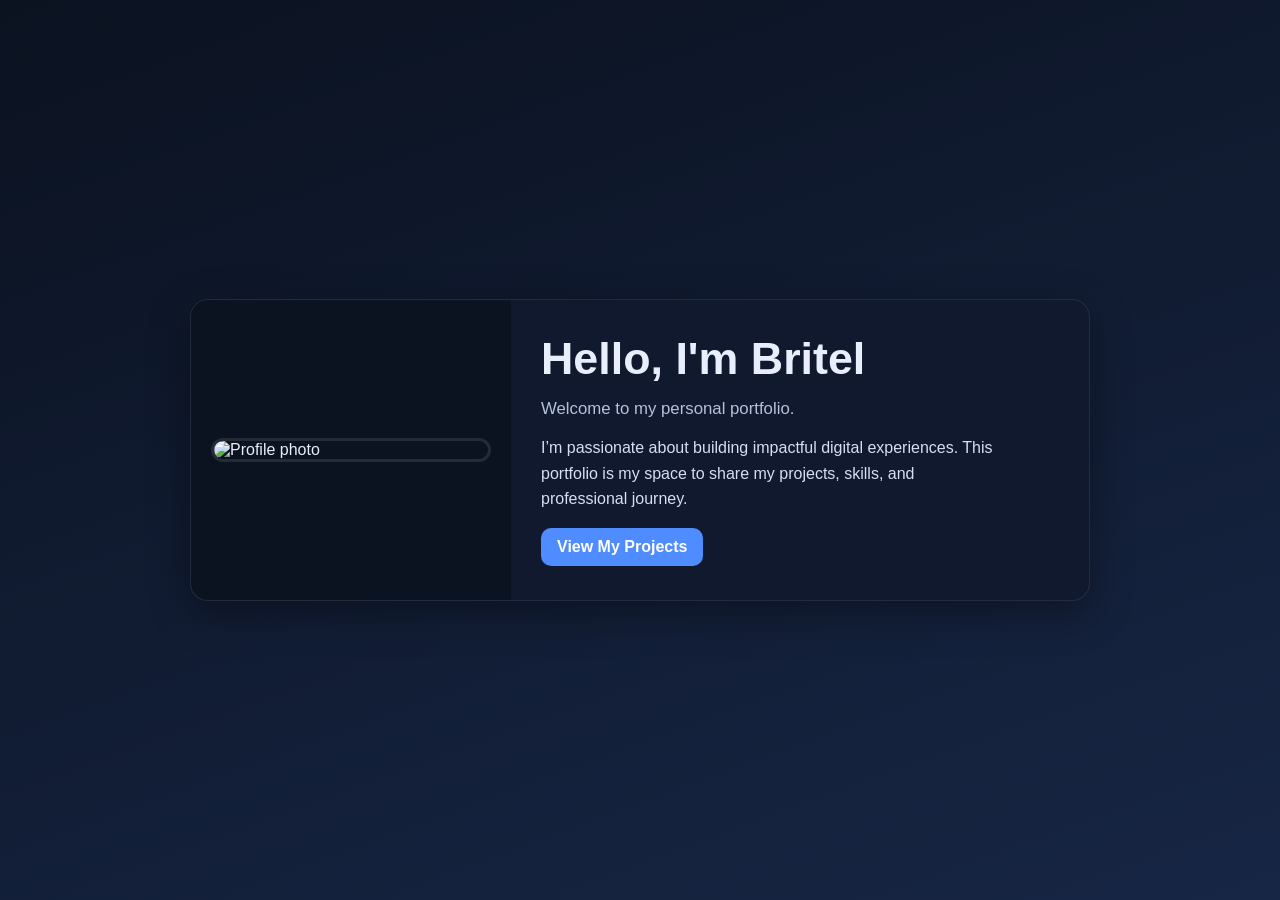
==== index.html @ eb977c52 "Add portfolio homepage with photo Co-authored-by: britek2001 <125867475+britek2001@users.noreply.git" ====
<!DOCTYPE html>
<html lang="en">
<head>
  <meta charset="UTF-8" />
  <meta name="viewport" content="width=device-width, initial-scale=1.0" />
  <title>My Portfolio</title>
  <style>
    :root {
      --bg: #0b1220;
      --card: #111a2e;
      --text: #e8eefc;
      --muted: #b5c0dc;
      --accent: #4f8cff;
    }

    * { box-sizing: border-box; }

    body {
      margin: 0;
      min-height: 100vh;
      font-family: Arial, Helvetica, sans-serif;
      background: linear-gradient(160deg, #0b1220, #172645);
      color: var(--text);
      display: grid;
      place-items: center;
      padding: 24px;
    }

    .portfolio {
      width: min(900px, 100%);
      background: rgba(17, 26, 46, 0.92);
      border: 1px solid rgba(255, 255, 255, 0.08);
      border-radius: 18px;
      overflow: hidden;
      box-shadow: 0 12px 40px rgba(0, 0, 0, 0.35);
      display: grid;
      grid-template-columns: 320px 1fr;
    }

    .photo {
      margin: 0;
      background: #0b1220;
      display: flex;
      align-items: center;
      justify-content: center;
      padding: 16px;
    }

    .photo img {
      width: 100%;
      max-width: 280px;
      border-radius: 14px;
      border: 3px solid rgba(255, 255, 255, 0.1);
      object-fit: cover;
    }

    .content {
      padding: 34px 30px;
      display: grid;
      gap: 16px;
      align-content: center;
    }

    h1 {
      margin: 0;
      font-size: clamp(1.8rem, 4vw, 2.8rem);
      line-height: 1.1;
    }

    .tagline {
      margin: 0;
      color: var(--muted);
      font-size: 1.05rem;
    }

    .about {
      margin: 0;
      color: #d5def5;
      line-height: 1.6;
      max-width: 52ch;
    }

    .button {
      display: inline-block;
      width: fit-content;
      text-decoration: none;
      color: white;
      background: var(--accent);
      padding: 10px 16px;
      border-radius: 10px;
      font-weight: 700;
    }

    @media (max-width: 760px) {
      .portfolio {
        grid-template-columns: 1fr;
      }

      .content {
        padding: 24px;
      }
    }
  </style>
</head>
<body>
  <main class="portfolio">
    <figure class="photo">
      <img src="https://github.com/user-attachments/assets/f27016ea-2402-4969-a9aa-a1711bc78d07" alt="Profile photo" />
    </figure>

    <section class="content">
      <h1>Hello, I'm Britel</h1>
      <p class="tagline">Welcome to my personal portfolio.</p>
      <p class="about">
        I’m passionate about building impactful digital experiences.
        This portfolio is my space to share my projects, skills, and professional journey.
      </p>
      <a class="button" href="#" aria-label="View my projects">View My Projects</a>
    </section>
  </main>
</body>
</html>
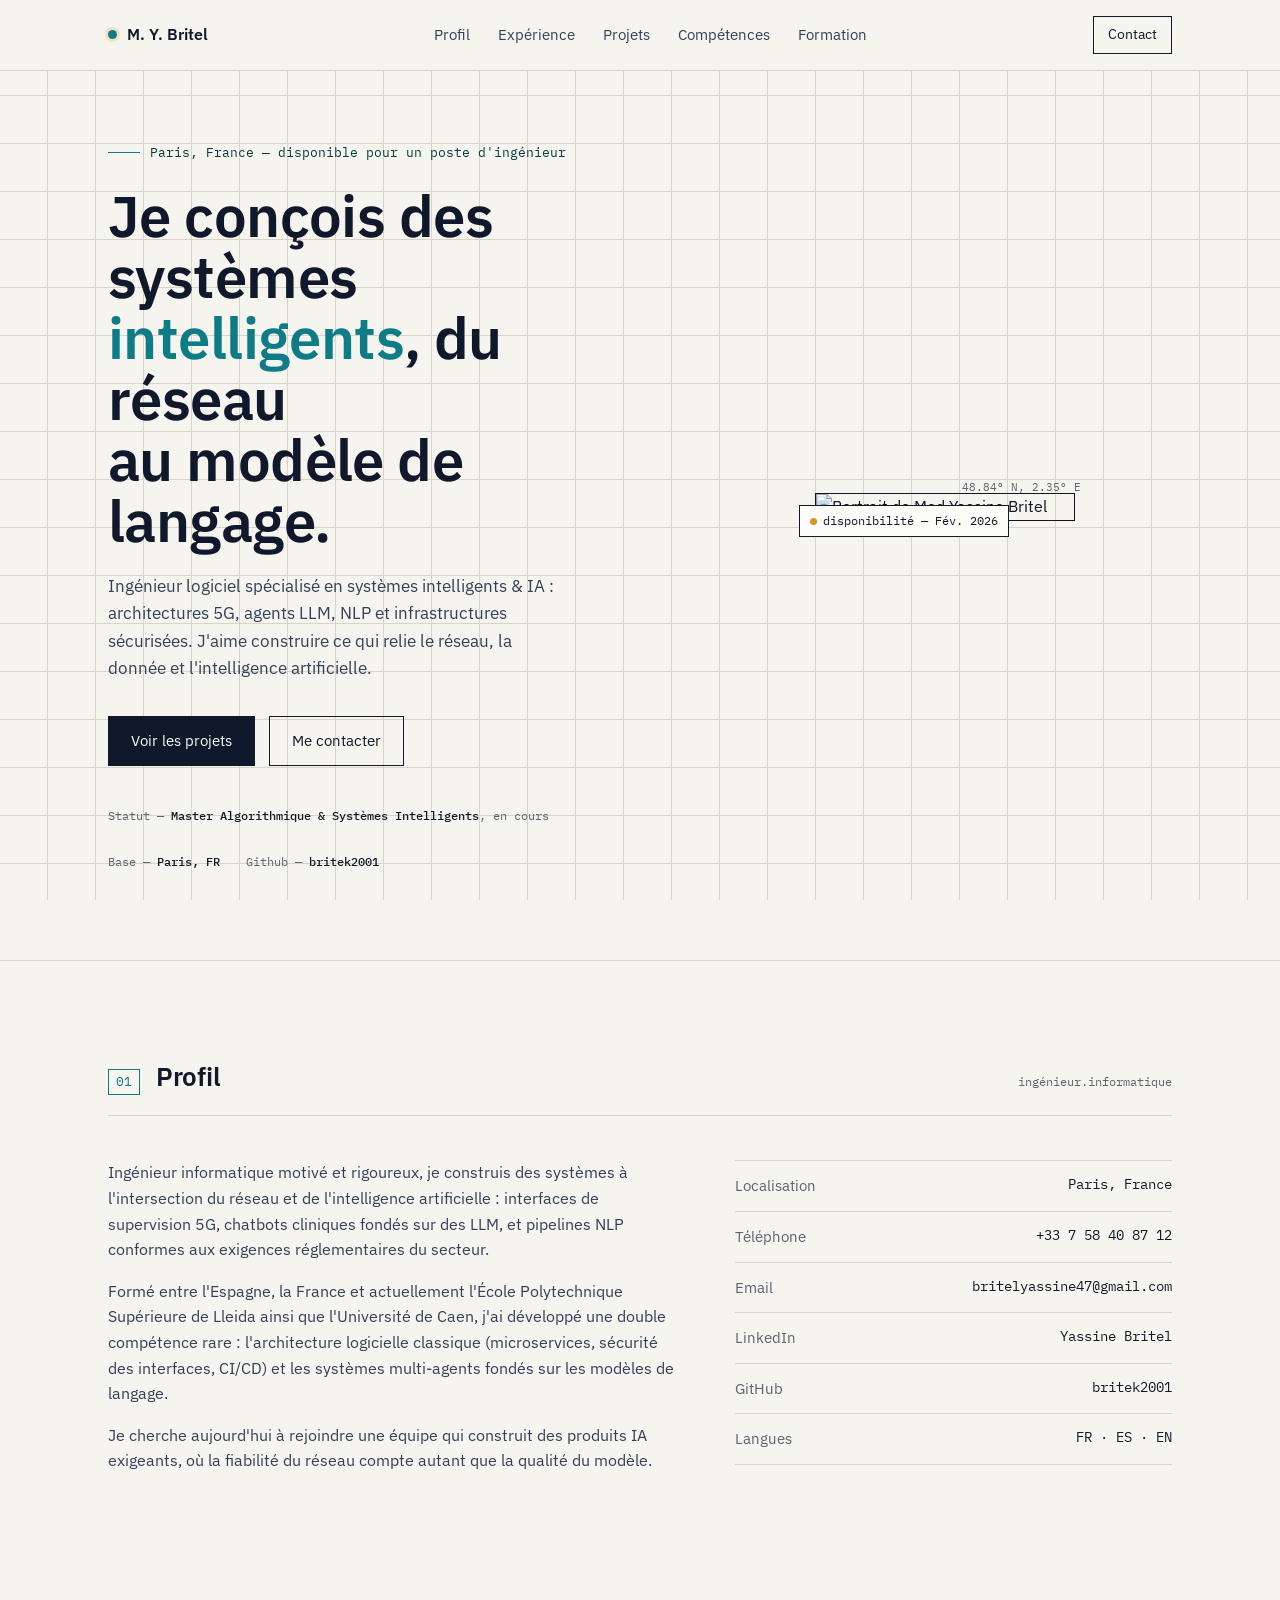
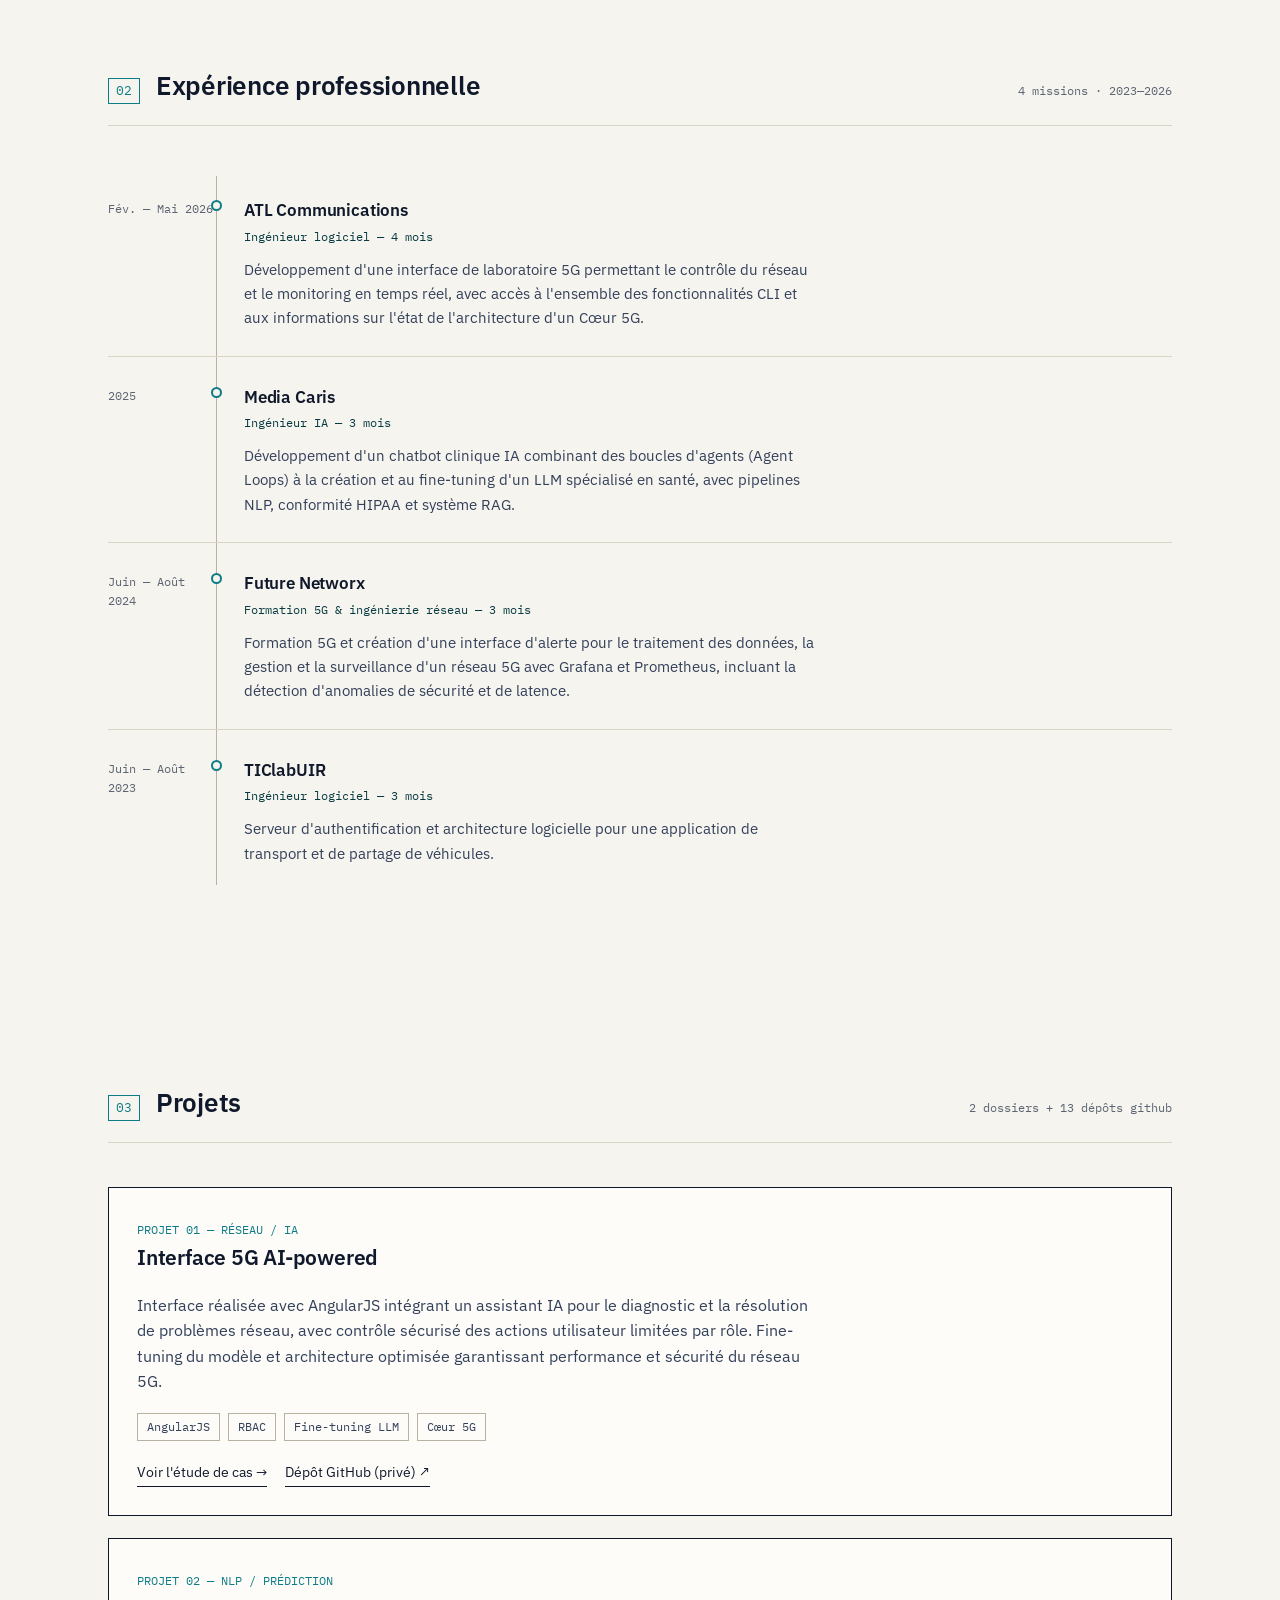
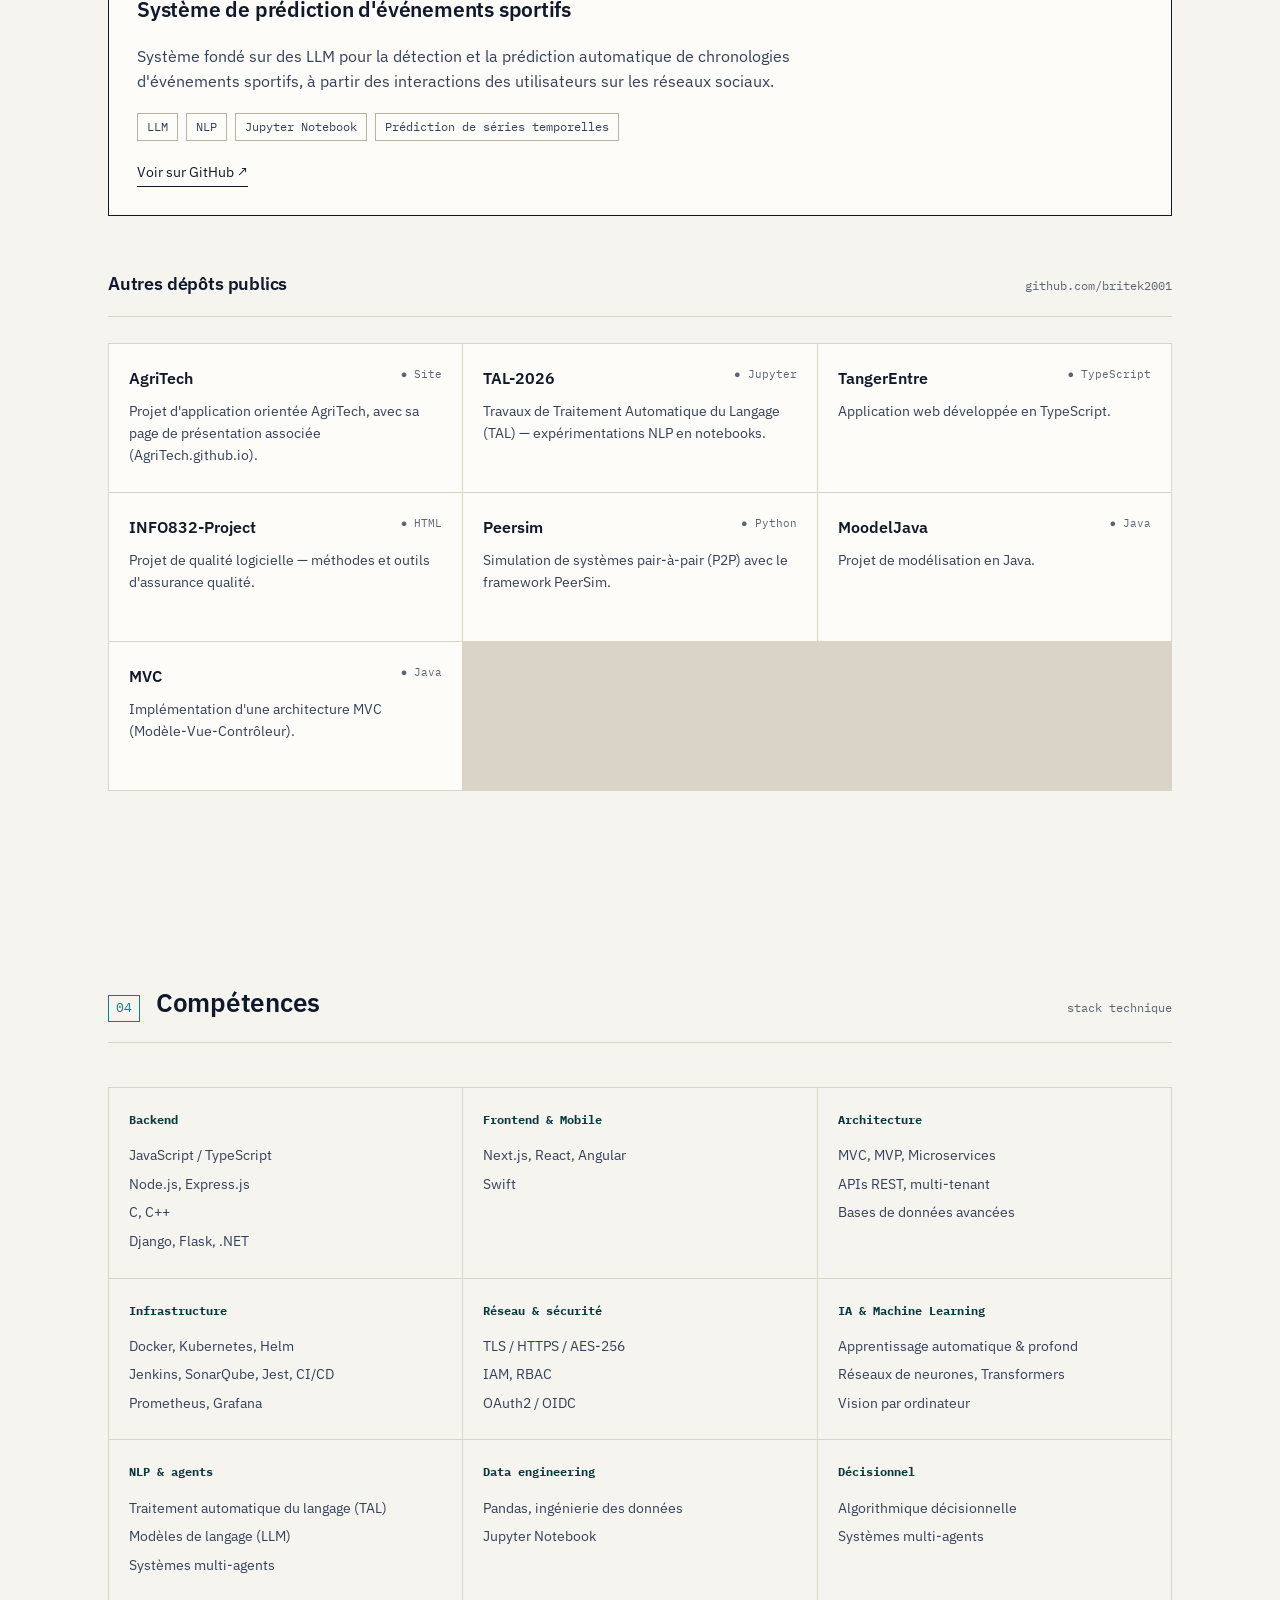
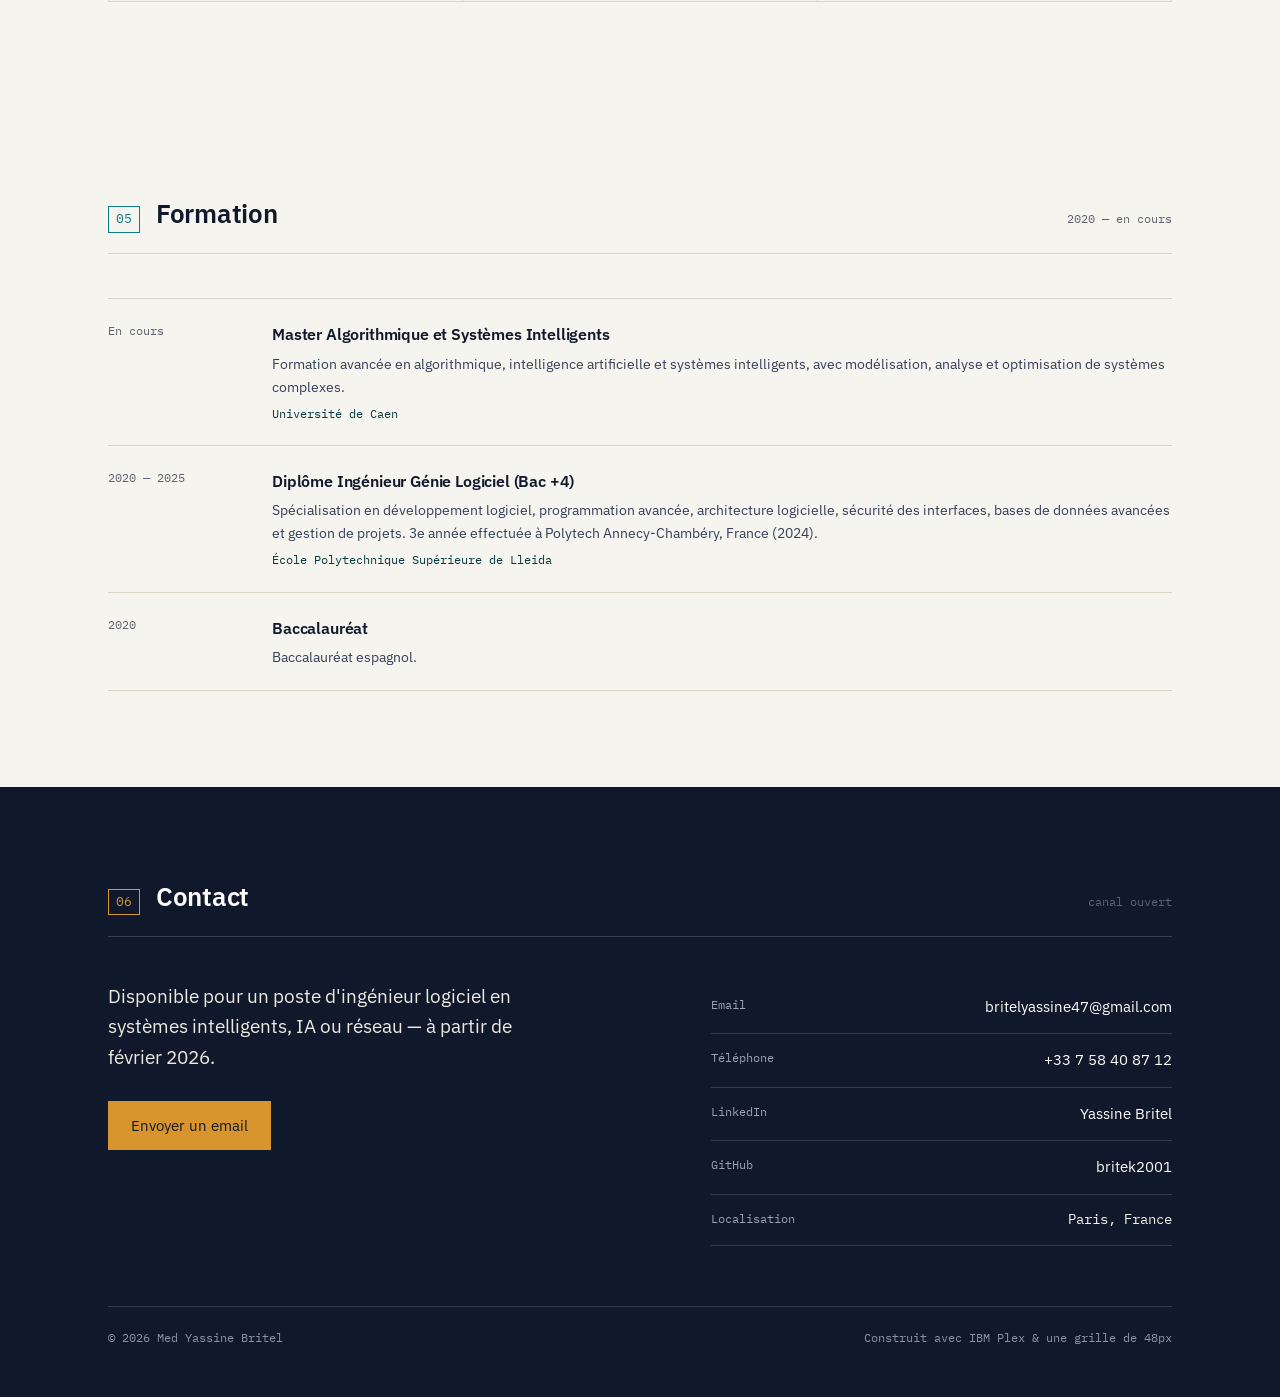
==== commit 21c9004d: "Mi opinion" ====
--- a/index.html
+++ b/index.html
@@ -1,122 +1,389 @@
 <!DOCTYPE html>
-<html lang="en">
+<html lang="fr">
 <head>
-  <meta charset="UTF-8" />
-  <meta name="viewport" content="width=device-width, initial-scale=1.0" />
-  <title>My Portfolio</title>
-  <style>
-    :root {
-      --bg: #0b1220;
-      --card: #111a2e;
-      --text: #e8eefc;
-      --muted: #b5c0dc;
-      --accent: #4f8cff;
-    }
-
-    * { box-sizing: border-box; }
-
-    body {
-      margin: 0;
-      min-height: 100vh;
-      font-family: Arial, Helvetica, sans-serif;
-      background: linear-gradient(160deg, #0b1220, #172645);
-      color: var(--text);
-      display: grid;
-      place-items: center;
-      padding: 24px;
-    }
-
-    .portfolio {
-      width: min(900px, 100%);
-      background: rgba(17, 26, 46, 0.92);
-      border: 1px solid rgba(255, 255, 255, 0.08);
-      border-radius: 18px;
-      overflow: hidden;
-      box-shadow: 0 12px 40px rgba(0, 0, 0, 0.35);
-      display: grid;
-      grid-template-columns: 320px 1fr;
-    }
-
-    .photo {
-      margin: 0;
-      background: #0b1220;
-      display: flex;
-      align-items: center;
-      justify-content: center;
-      padding: 16px;
-    }
-
-    .photo img {
-      width: 100%;
-      max-width: 280px;
-      border-radius: 14px;
-      border: 3px solid rgba(255, 255, 255, 0.1);
-      object-fit: cover;
-    }
-
-    .content {
-      padding: 34px 30px;
-      display: grid;
-      gap: 16px;
-      align-content: center;
-    }
-
-    h1 {
-      margin: 0;
-      font-size: clamp(1.8rem, 4vw, 2.8rem);
-      line-height: 1.1;
-    }
-
-    .tagline {
-      margin: 0;
-      color: var(--muted);
-      font-size: 1.05rem;
-    }
-
-    .about {
-      margin: 0;
-      color: #d5def5;
-      line-height: 1.6;
-      max-width: 52ch;
-    }
-
-    .button {
-      display: inline-block;
-      width: fit-content;
-      text-decoration: none;
-      color: white;
-      background: var(--accent);
-      padding: 10px 16px;
-      border-radius: 10px;
-      font-weight: 700;
-    }
-
-    @media (max-width: 760px) {
-      .portfolio {
-        grid-template-columns: 1fr;
-      }
-
-      .content {
-        padding: 24px;
-      }
-    }
-  </style>
+<meta charset="UTF-8">
+<meta name="viewport" content="width=device-width, initial-scale=1.0">
+<title>Med Yassine Britel — Ingénieur Logiciel, Systèmes Intelligents &amp; IA</title>
+<link rel="stylesheet" href="style.css">
 </head>
 <body>
-  <main class="portfolio">
-    <figure class="photo">
-      <img src="https://github.com/user-attachments/assets/f27016ea-2402-4969-a9aa-a1711bc78d07" alt="Profile photo" />
-    </figure>
-
-    <section class="content">
-      <h1>Hello, I'm Britel</h1>
-      <p class="tagline">Welcome to my personal portfolio.</p>
-      <p class="about">
-        I’m passionate about building impactful digital experiences.
-        This portfolio is my space to share my projects, skills, and professional journey.
-      </p>
-      <a class="button" href="#" aria-label="View my projects">View My Projects</a>
-    </section>
-  </main>
+
+<header class="site-nav">
+  <div class="nav-row">
+    <a href="#top" class="nav-mark"><span class="dot"></span> M. Y. Britel</a>
+    <ul class="nav-links">
+      <li><a href="#about">Profil</a></li>
+      <li><a href="#experience">Expérience</a></li>
+      <li><a href="#projects">Projets</a></li>
+      <li><a href="#skills">Compétences</a></li>
+      <li><a href="#education">Formation</a></li>
+    </ul>
+    <a href="#contact" class="nav-cta">Contact</a>
+  </div>
+</header>
+
+<main id="top">
+
+  <!-- ===================== HERO ===================== -->
+  <section class="hero">
+    <div class="wrap hero-grid">
+      <div>
+        <div class="eyebrow-line"><span class="seg"></span> Paris, France — disponible pour un poste d'ingénieur</div>
+        <h1>Je conçois des systèmes<br><em>intelligents</em>, du réseau<br>au modèle de langage.</h1>
+        <p class="hero-lead">Ingénieur logiciel spécialisé en systèmes intelligents &amp; IA : architectures 5G, agents LLM, NLP et infrastructures sécurisées. J'aime construire ce qui relie le réseau, la donnée et l'intelligence artificielle.</p>
+        <div class="hero-actions">
+          <a href="#projects" class="btn btn-primary">Voir les projets</a>
+          <a href="#contact" class="btn btn-ghost">Me contacter</a>
+        </div>
+        <div class="hero-meta">
+          <span>Statut — <strong>Master Algorithmique &amp; Systèmes Intelligents</strong>, en cours</span>
+          <span>Base — <strong>Paris, FR</strong></span>
+          <span>Github — <strong>britek2001</strong></span>
+        </div>
+      </div>
+      <div class="hero-visual">
+        <div class="portrait-frame">
+          <span class="corner-coords">48.84° N, 2.35° E</span>
+          <img src="images/photo.jpg" alt="Portrait de Med Yassine Britel">
+          <div class="portrait-tag"><span class="status"></span>disponibilité — Fév. 2026</div>
+        </div>
+      </div>
+    </div>
+  </section>
+
+  <!-- ===================== ABOUT ===================== -->
+  <section id="about">
+    <div class="wrap">
+      <div class="section-head">
+        <span class="section-index">01</span>
+        <h2>Profil</h2>
+        <span class="section-sub mono">ingénieur.informatique</span>
+      </div>
+      <div class="about-grid">
+        <div class="about-text">
+          <p>Ingénieur informatique motivé et rigoureux, je construis des systèmes à l'intersection du réseau et de l'intelligence artificielle : interfaces de supervision 5G, chatbots cliniques fondés sur des LLM, et pipelines NLP conformes aux exigences réglementaires du secteur.</p>
+          <p>Formé entre l'Espagne, la France et actuellement l'École Polytechnique Supérieure de Lleida ainsi que l'Université de Caen, j'ai développé une double compétence rare : l'architecture logicielle classique (microservices, sécurité des interfaces, CI/CD) et les systèmes multi-agents fondés sur les modèles de langage.</p>
+          <p>Je cherche aujourd'hui à rejoindre une équipe qui construit des produits IA exigeants, où la fiabilité du réseau compte autant que la qualité du modèle.</p>
+        </div>
+        <ul class="fact-list">
+          <li><span>Localisation</span><span>Paris, France</span></li>
+          <li><span>Téléphone</span><span>+33 7 58 40 87 12</span></li>
+          <li><span>Email</span><span>britelyassine47@gmail.com</span></li>
+          <li><span>LinkedIn</span><span>Yassine Britel</span></li>
+          <li><span>GitHub</span><span>britek2001</span></li>
+          <li><span>Langues</span><span>FR · ES · EN</span></li>
+        </ul>
+      </div>
+    </div>
+  </section>
+
+  <!-- ===================== EXPERIENCE ===================== -->
+  <section id="experience">
+    <div class="wrap">
+      <div class="section-head">
+        <span class="section-index">02</span>
+        <h2>Expérience professionnelle</h2>
+        <span class="section-sub mono">4 missions · 2023—2026</span>
+      </div>
+
+      <div class="timeline">
+
+        <div class="tl-item">
+          <div class="tl-date mono">Fév. — Mai 2026</div>
+          <div class="tl-dot"></div>
+          <div class="tl-body">
+            <h3>ATL Communications</h3>
+            <span class="tl-role">Ingénieur logiciel — 4 mois</span>
+            <p>Développement d'une interface de laboratoire 5G permettant le contrôle du réseau et le monitoring en temps réel, avec accès à l'ensemble des fonctionnalités CLI et aux informations sur l'état de l'architecture d'un Cœur 5G.</p>
+          </div>
+        </div>
+
+        <div class="tl-item">
+          <div class="tl-date mono">2025</div>
+          <div class="tl-dot"></div>
+          <div class="tl-body">
+            <h3>Media Caris</h3>
+            <span class="tl-role">Ingénieur IA — 3 mois</span>
+            <p>Développement d'un chatbot clinique IA combinant des boucles d'agents (Agent Loops) à la création et au fine-tuning d'un LLM spécialisé en santé, avec pipelines NLP, conformité HIPAA et système RAG.</p>
+          </div>
+        </div>
+
+        <div class="tl-item">
+          <div class="tl-date mono">Juin — Août 2024</div>
+          <div class="tl-dot"></div>
+          <div class="tl-body">
+            <h3>Future Networx</h3>
+            <span class="tl-role">Formation 5G &amp; ingénierie réseau — 3 mois</span>
+            <p>Formation 5G et création d'une interface d'alerte pour le traitement des données, la gestion et la surveillance d'un réseau 5G avec Grafana et Prometheus, incluant la détection d'anomalies de sécurité et de latence.</p>
+          </div>
+        </div>
+
+        <div class="tl-item">
+          <div class="tl-date mono">Juin — Août 2023</div>
+          <div class="tl-dot"></div>
+          <div class="tl-body">
+            <h3>TIClabUIR</h3>
+            <span class="tl-role">Ingénieur logiciel — 3 mois</span>
+            <p>Serveur d'authentification et architecture logicielle pour une application de transport et de partage de véhicules.</p>
+          </div>
+        </div>
+
+      </div>
+    </div>
+  </section>
+
+  <!-- ===================== PROJECTS ===================== -->
+  <section id="projects">
+    <div class="wrap">
+      <div class="section-head">
+        <span class="section-index">03</span>
+        <h2>Projets</h2>
+        <span class="section-sub mono">2 dossiers + 13 dépôts github</span>
+      </div>
+
+      <div class="featured-projects">
+
+        <article class="feature-card">
+          <div class="feature-top">
+            <div>
+              <span class="feature-num mono">PROJET 01 — RÉSEAU / IA</span>
+              <h3>Interface 5G AI-powered</h3>
+            </div>
+          </div>
+          <div class="feature-body">
+            <p>Interface réalisée avec AngularJS intégrant un assistant IA pour le diagnostic et la résolution de problèmes réseau, avec contrôle sécurisé des actions utilisateur limitées par rôle. Fine-tuning du modèle et architecture optimisée garantissant performance et sécurité du réseau 5G.</p>
+            <div class="tag-row">
+              <span class="tag">AngularJS</span>
+              <span class="tag">RBAC</span>
+              <span class="tag">Fine-tuning LLM</span>
+              <span class="tag">Cœur 5G</span>
+            </div>
+            <div class="feature-links">
+              <a href="project-5g.html">Voir l'étude de cas →</a>
+              <a href="https://github.com/britek2001/5GOSS" target="_blank" rel="noopener">Dépôt GitHub (privé) ↗</a>
+            </div>
+          </div>
+        </article>
+
+        <article class="feature-card">
+          <div class="feature-top">
+            <div>
+              <span class="feature-num mono">PROJET 02 — NLP / PRÉDICTION</span>
+              <h3>Système de prédiction d'événements sportifs</h3>
+            </div>
+          </div>
+          <div class="feature-body">
+            <p>Système fondé sur des LLM pour la détection et la prédiction automatique de chronologies d'événements sportifs, à partir des interactions des utilisateurs sur les réseaux sociaux.</p>
+            <div class="tag-row">
+              <span class="tag">LLM</span>
+              <span class="tag">NLP</span>
+              <span class="tag">Jupyter Notebook</span>
+              <span class="tag">Prédiction de séries temporelles</span>
+            </div>
+            <div class="feature-links">
+              <a href="https://github.com/britek2001/Comparaison_of_Sport_Event_Timeline" target="_blank" rel="noopener">Voir sur GitHub ↗</a>
+            </div>
+          </div>
+        </article>
+
+      </div>
+
+      <div class="section-head" style="margin-bottom:26px;">
+        <h2 style="font-size:1.1rem;">Autres dépôts publics</h2>
+        <span class="section-sub mono">github.com/britek2001</span>
+      </div>
+
+      <div class="repo-grid">
+
+        <a class="repo-card" href="https://github.com/britek2001/AgriTech" target="_blank" rel="noopener">
+          <div class="repo-top"><span class="repo-name">AgriTech</span><span class="repo-lang mono">● Site</span></div>
+          <p class="repo-desc">Projet d'application orientée AgriTech, avec sa page de présentation associée (AgriTech.github.io).</p>
+        </a>
+
+        <a class="repo-card" href="https://github.com/britek2001/TAL-2026" target="_blank" rel="noopener">
+          <div class="repo-top"><span class="repo-name">TAL-2026</span><span class="repo-lang mono">● Jupyter</span></div>
+          <p class="repo-desc">Travaux de Traitement Automatique du Langage (TAL) — expérimentations NLP en notebooks.</p>
+        </a>
+
+        <a class="repo-card" href="https://github.com/britek2001/TangerEntre" target="_blank" rel="noopener">
+          <div class="repo-top"><span class="repo-name">TangerEntre</span><span class="repo-lang mono">● TypeScript</span></div>
+          <p class="repo-desc">Application web développée en TypeScript.</p>
+        </a>
+
+        <a class="repo-card" href="https://github.com/britek2001/INFO832-Project" target="_blank" rel="noopener">
+          <div class="repo-top"><span class="repo-name">INFO832-Project</span><span class="repo-lang mono">● HTML</span></div>
+          <p class="repo-desc">Projet de qualité logicielle — méthodes et outils d'assurance qualité.</p>
+        </a>
+
+        <a class="repo-card" href="https://github.com/britek2001/Peersim" target="_blank" rel="noopener">
+          <div class="repo-top"><span class="repo-name">Peersim</span><span class="repo-lang mono">● Python</span></div>
+          <p class="repo-desc">Simulation de systèmes pair-à-pair (P2P) avec le framework PeerSim.</p>
+        </a>
+
+        <a class="repo-card" href="https://github.com/britek2001/MoodelJava" target="_blank" rel="noopener">
+          <div class="repo-top"><span class="repo-name">MoodelJava</span><span class="repo-lang mono">● Java</span></div>
+          <p class="repo-desc">Projet de modélisation en Java.</p>
+        </a>
+
+        <a class="repo-card" href="https://github.com/britek2001/MVC" target="_blank" rel="noopener">
+          <div class="repo-top"><span class="repo-name">MVC</span><span class="repo-lang mono">● Java</span></div>
+          <p class="repo-desc">Implémentation d'une architecture MVC (Modèle-Vue-Contrôleur).</p>
+        </a>
+
+      </div>
+    </div>
+  </section>
+
+  <!-- ===================== SKILLS ===================== -->
+  <section id="skills">
+    <div class="wrap">
+      <div class="section-head">
+        <span class="section-index">04</span>
+        <h2>Compétences</h2>
+        <span class="section-sub mono">stack technique</span>
+      </div>
+
+      <div class="skills-grid">
+        <div class="skill-cell">
+          <h4>Backend</h4>
+          <ul>
+            <li>JavaScript / TypeScript</li>
+            <li>Node.js, Express.js</li>
+            <li>C, C++</li>
+            <li>Django, Flask, .NET</li>
+          </ul>
+        </div>
+        <div class="skill-cell">
+          <h4>Frontend &amp; Mobile</h4>
+          <ul>
+            <li>Next.js, React, Angular</li>
+            <li>Swift</li>
+          </ul>
+        </div>
+        <div class="skill-cell">
+          <h4>Architecture</h4>
+          <ul>
+            <li>MVC, MVP, Microservices</li>
+            <li>APIs REST, multi-tenant</li>
+            <li>Bases de données avancées</li>
+          </ul>
+        </div>
+        <div class="skill-cell">
+          <h4>Infrastructure</h4>
+          <ul>
+            <li>Docker, Kubernetes, Helm</li>
+            <li>Jenkins, SonarQube, Jest, CI/CD</li>
+            <li>Prometheus, Grafana</li>
+          </ul>
+        </div>
+        <div class="skill-cell">
+          <h4>Réseau &amp; sécurité</h4>
+          <ul>
+            <li>TLS / HTTPS / AES-256</li>
+            <li>IAM, RBAC</li>
+            <li>OAuth2 / OIDC</li>
+          </ul>
+        </div>
+        <div class="skill-cell">
+          <h4>IA &amp; Machine Learning</h4>
+          <ul>
+            <li>Apprentissage automatique &amp; profond</li>
+            <li>Réseaux de neurones, Transformers</li>
+            <li>Vision par ordinateur</li>
+          </ul>
+        </div>
+        <div class="skill-cell">
+          <h4>NLP &amp; agents</h4>
+          <ul>
+            <li>Traitement automatique du langage (TAL)</li>
+            <li>Modèles de langage (LLM)</li>
+            <li>Systèmes multi-agents</li>
+          </ul>
+        </div>
+        <div class="skill-cell">
+          <h4>Data engineering</h4>
+          <ul>
+            <li>Pandas, ingénierie des données</li>
+            <li>Jupyter Notebook</li>
+          </ul>
+        </div>
+        <div class="skill-cell">
+          <h4>Décisionnel</h4>
+          <ul>
+            <li>Algorithmique décisionnelle</li>
+            <li>Systèmes multi-agents</li>
+          </ul>
+        </div>
+      </div>
+    </div>
+  </section>
+
+  <!-- ===================== EDUCATION ===================== -->
+  <section id="education">
+    <div class="wrap">
+      <div class="section-head">
+        <span class="section-index">05</span>
+        <h2>Formation</h2>
+        <span class="section-sub mono">2020 — en cours</span>
+      </div>
+
+      <div class="edu-list">
+        <div class="edu-item">
+          <div class="edu-date mono">En cours</div>
+          <div>
+            <h3>Master Algorithmique et Systèmes Intelligents</h3>
+            <p>Formation avancée en algorithmique, intelligence artificielle et systèmes intelligents, avec modélisation, analyse et optimisation de systèmes complexes.</p>
+            <span class="edu-school">Université de Caen</span>
+          </div>
+        </div>
+        <div class="edu-item">
+          <div class="edu-date mono">2020 — 2025</div>
+          <div>
+            <h3>Diplôme Ingénieur Génie Logiciel (Bac +4)</h3>
+            <p>Spécialisation en développement logiciel, programmation avancée, architecture logicielle, sécurité des interfaces, bases de données avancées et gestion de projets. 3e année effectuée à Polytech Annecy-Chambéry, France (2024).</p>
+            <span class="edu-school">École Polytechnique Supérieure de Lleida</span>
+          </div>
+        </div>
+        <div class="edu-item">
+          <div class="edu-date mono">2020</div>
+          <div>
+            <h3>Baccalauréat</h3>
+            <p>Baccalauréat espagnol.</p>
+          </div>
+        </div>
+      </div>
+    </div>
+  </section>
+
+  <!-- ===================== CONTACT ===================== -->
+  <section id="contact" class="contact-section">
+    <div class="wrap">
+      <div class="section-head">
+        <span class="section-index">06</span>
+        <h2>Contact</h2>
+        <span class="section-sub mono">canal ouvert</span>
+      </div>
+      <div class="contact-grid">
+        <div>
+          <p class="contact-lead">Disponible pour un poste d'ingénieur logiciel en systèmes intelligents, IA ou réseau — à partir de février 2026.</p>
+          <a href="mailto:britelyassine47@gmail.com" class="btn btn-primary">Envoyer un email</a>
+        </div>
+        <ul class="contact-list">
+          <li><span>Email</span><a href="mailto:britelyassine47@gmail.com">britelyassine47@gmail.com</a></li>
+          <li><span>Téléphone</span><a href="tel:+33758408712">+33 7 58 40 87 12</a></li>
+          <li><span>LinkedIn</span><a href="#" target="_blank" rel="noopener">Yassine Britel</a></li>
+          <li><span>GitHub</span><a href="https://github.com/britek2001" target="_blank" rel="noopener">britek2001</a></li>
+          <li><span>Localisation</span><span style="font-family:'IBM Plex Mono'; font-size:.85rem;">Paris, France</span></li>
+        </ul>
+      </div>
+      <div class="footer-bottom">
+        <span>© 2026 Med Yassine Britel</span>
+        <span>Construit avec IBM Plex &amp; une grille de 48px</span>
+      </div>
+    </div>
+  </section>
+
+</main>
+
 </body>
 </html>
--- a/style.css
+++ b/style.css
@@ -0,0 +1,514 @@
+/* ============================================================
+   Med Yassine Britel — Portfolio
+   Design language: telecom / systems-engineering "spec sheet"
+   Paper + blueprint grid, navy ink, signal-teal + amber accents
+   ============================================================ */
+
+@import url('https://fonts.googleapis.com/css2?family=IBM+Plex+Sans:ital,wght@0,400;0,500;0,600;0,700;1,400&family=IBM+Plex+Mono:wght@400;500;600&display=swap');
+
+:root{
+  --ink: #10192B;
+  --ink-soft: #33405A;
+  --muted: #5B6472;
+  --paper: #F6F4EE;
+  --paper-raised: #FDFCF9;
+  --line: #D9D4C6;
+  --line-strong: #B9B2A0;
+  --accent: #0E7C86;      /* signal teal */
+  --accent-ink: #063A40;
+  --amber: #D8952E;       /* status amber */
+  --amber-soft: #F3E1BE;
+  --radius: 2px;
+  --max: 1120px;
+}
+
+*{ box-sizing: border-box; }
+html{ scroll-behavior: smooth; }
+
+body{
+  margin:0;
+  background: var(--paper);
+  color: var(--ink);
+  font-family: 'IBM Plex Sans', sans-serif;
+  font-size: 16px;
+  line-height: 1.6;
+  -webkit-font-smoothing: antialiased;
+}
+
+/* faint blueprint grid on the page background */
+body{
+  background-image:
+    linear-gradient(var(--line) 1px, transparent 1px),
+    linear-gradient(90deg, var(--line) 1px, transparent 1px);
+  background-size: 48px 48px;
+  background-position: -1px -1px;
+  background-attachment: fixed;
+  background-color: var(--paper);
+}
+@media (max-width: 640px){
+  body{ background-size: 32px 32px; }
+}
+
+.mono{ font-family: 'IBM Plex Mono', monospace; }
+
+a{ color: inherit; }
+
+h1,h2,h3{
+  margin: 0;
+  font-weight: 600;
+  letter-spacing: -0.01em;
+  color: var(--ink);
+}
+
+p{ margin: 0; }
+
+.wrap{
+  max-width: var(--max);
+  margin: 0 auto;
+  padding: 0 28px;
+}
+
+/* ---------- nav ---------- */
+header.site-nav{
+  position: sticky;
+  top: 0;
+  z-index: 50;
+  background: rgba(246,244,238,0.9);
+  backdrop-filter: blur(6px);
+  border-bottom: 1px solid var(--line);
+}
+.nav-row{
+  display:flex;
+  align-items:center;
+  justify-content:space-between;
+  padding: 16px 28px;
+  max-width: var(--max);
+  margin: 0 auto;
+}
+.nav-mark{
+  display:flex;
+  align-items:center;
+  gap:10px;
+  text-decoration:none;
+  font-weight:600;
+  font-size: 1rem;
+  color: var(--ink);
+}
+.nav-mark .dot{
+  width:9px; height:9px;
+  background: var(--accent);
+  border-radius:50%;
+  box-shadow: 0 0 0 3px var(--amber-soft);
+}
+.nav-links{
+  display:flex;
+  gap: 28px;
+  list-style:none;
+  margin:0; padding:0;
+  font-size: 0.92rem;
+}
+.nav-links a{
+  text-decoration:none;
+  color: var(--ink-soft);
+  border-bottom: 1px solid transparent;
+  padding-bottom: 3px;
+  transition: border-color .15s ease, color .15s ease;
+}
+.nav-links a:hover{ color: var(--ink); border-color: var(--accent); }
+.nav-cta{
+  border: 1px solid var(--ink);
+  padding: 7px 14px;
+  text-decoration:none;
+  font-size: 0.85rem;
+  color: var(--ink);
+  white-space:nowrap;
+}
+.nav-cta:hover{ background: var(--ink); color: var(--paper-raised); }
+.nav-toggle{ display:none; }
+
+@media (max-width: 760px){
+  .nav-links{ display:none; }
+  .nav-toggle{
+    display:block; background:none; border:1px solid var(--line-strong);
+    padding: 8px 10px; font-family:'IBM Plex Mono'; font-size: .8rem;
+  }
+}
+
+/* ---------- section scaffolding ---------- */
+section{ padding: 96px 0; }
+.section-head{
+  display:flex;
+  align-items:baseline;
+  gap: 16px;
+  margin-bottom: 44px;
+  border-bottom: 1px solid var(--line);
+  padding-bottom: 18px;
+}
+.section-index{
+  font-family:'IBM Plex Mono';
+  font-size: 0.8rem;
+  color: var(--accent);
+  border: 1px solid var(--accent);
+  padding: 2px 7px;
+}
+.section-head h2{ font-size: 1.6rem; }
+.section-sub{
+  margin-left:auto;
+  font-family:'IBM Plex Mono';
+  font-size: .78rem;
+  color: var(--muted);
+}
+
+/* ---------- hero ---------- */
+.hero{
+  padding: 72px 0 88px;
+  border-bottom: 1px solid var(--line);
+}
+.hero-grid{
+  display:grid;
+  grid-template-columns: 1.1fr 0.9fr;
+  gap: 56px;
+  align-items:center;
+}
+@media (max-width: 860px){
+  .hero-grid{ grid-template-columns: 1fr; }
+}
+.eyebrow-line{
+  display:flex; align-items:center; gap:10px;
+  font-family:'IBM Plex Mono';
+  font-size: .8rem;
+  color: var(--accent-ink);
+  margin-bottom: 22px;
+}
+.eyebrow-line .seg{ height:1px; width:32px; background: var(--accent); }
+.hero h1{
+  font-size: clamp(2.3rem, 4.6vw, 3.6rem);
+  line-height: 1.06;
+  margin-bottom: 20px;
+}
+.hero h1 em{
+  font-style: normal;
+  color: var(--accent);
+}
+.hero-lead{
+  font-size: 1.08rem;
+  color: var(--ink-soft);
+  max-width: 46ch;
+  margin-bottom: 34px;
+}
+.hero-actions{ display:flex; gap: 14px; flex-wrap:wrap; margin-bottom: 40px;}
+.btn{
+  text-decoration:none;
+  padding: 12px 22px;
+  font-size: .92rem;
+  border: 1px solid var(--ink);
+  display:inline-flex; align-items:center; gap:8px;
+}
+.btn-primary{ background: var(--ink); color: var(--paper-raised); }
+.btn-primary:hover{ background: var(--accent-ink); border-color: var(--accent-ink); }
+.btn-ghost:hover{ background: var(--ink); color: var(--paper-raised); }
+
+.hero-meta{
+  display:flex; gap: 26px; flex-wrap:wrap;
+  font-family:'IBM Plex Mono';
+  font-size: .78rem;
+  color: var(--muted);
+}
+.hero-meta span strong{ color: var(--ink); font-weight:500; }
+
+/* portrait + network diagram */
+.hero-visual{
+  position:relative;
+  display:flex;
+  justify-content:center;
+}
+.portrait-frame{
+  position:relative;
+  width: 260px;
+}
+.portrait-frame img{
+  width:100%;
+  display:block;
+  filter: grayscale(30%) contrast(1.03);
+  border: 1px solid var(--ink);
+}
+.portrait-tag{
+  position:absolute;
+  bottom: -16px; left: -16px;
+  background: var(--paper-raised);
+  border: 1px solid var(--ink);
+  font-family:'IBM Plex Mono';
+  font-size: .72rem;
+  padding: 6px 10px;
+}
+.portrait-tag .status{
+  width:7px;height:7px;border-radius:50%;
+  background: var(--amber);
+  display:inline-block; margin-right:6px;
+}
+.corner-coords{
+  position:absolute; top:-14px; right:-6px;
+  font-family:'IBM Plex Mono';
+  font-size: .68rem;
+  color: var(--muted);
+}
+
+/* ---------- about ---------- */
+.about-grid{
+  display:grid;
+  grid-template-columns: 1.3fr 1fr;
+  gap: 60px;
+}
+@media (max-width:820px){ .about-grid{ grid-template-columns:1fr; } }
+.about-text p{ margin-bottom: 16px; color: var(--ink-soft); max-width: 62ch; }
+.about-text p:last-child{ margin-bottom:0; }
+.fact-list{
+  list-style:none; margin:0; padding:0;
+  border-top: 1px solid var(--line);
+}
+.fact-list li{
+  display:flex; justify-content:space-between; gap: 12px;
+  padding: 13px 0;
+  border-bottom: 1px solid var(--line);
+  font-size: .92rem;
+}
+.fact-list li span:first-child{ color: var(--muted); }
+.fact-list li span:last-child{ font-family:'IBM Plex Mono'; font-size:.85rem; text-align:right; }
+
+/* ---------- experience timeline ---------- */
+.timeline{ position:relative; }
+.timeline::before{
+  content:"";
+  position:absolute; left: 108px; top:6px; bottom:6px;
+  width:1px; background: var(--line-strong);
+}
+@media (max-width:640px){ .timeline::before{ left: 14px; } }
+.tl-item{
+  display:grid;
+  grid-template-columns: 108px 1fr;
+  gap: 28px;
+  padding: 26px 0;
+  position:relative;
+}
+@media (max-width:640px){
+  .tl-item{ grid-template-columns: 14px 1fr; }
+  .tl-date{ display:none; }
+}
+.tl-item + .tl-item{ border-top: 1px solid var(--line); }
+.tl-date{
+  font-family:'IBM Plex Mono';
+  font-size: .76rem;
+  color: var(--muted);
+  padding-top:3px;
+}
+.tl-dot{
+  position:absolute; left: 103px; top: 30px;
+  width:11px; height:11px;
+  background: var(--paper);
+  border: 2px solid var(--accent);
+  border-radius:50%;
+}
+@media (max-width:640px){ .tl-dot{ left: 9px; } }
+.tl-body h3{ font-size: 1.08rem; margin-bottom:3px; }
+.tl-role{
+  font-family:'IBM Plex Mono';
+  font-size: .78rem;
+  color: var(--accent-ink);
+  margin-bottom: 10px;
+  display:block;
+}
+.tl-body p{ color: var(--ink-soft); max-width: 64ch; font-size: .95rem; }
+
+/* ---------- projects ---------- */
+.featured-projects{
+  display:flex; flex-direction:column; gap: 22px;
+  margin-bottom: 54px;
+}
+.feature-card{
+  border: 1px solid var(--ink);
+  background: var(--paper-raised);
+  display:grid;
+  grid-template-columns: 1fr;
+}
+.feature-top{
+  display:flex; justify-content:space-between; align-items:flex-start;
+  gap: 20px;
+  padding: 28px 28px 18px;
+  flex-wrap:wrap;
+}
+.feature-top h3{ font-size: 1.3rem; }
+.feature-num{
+  font-family:'IBM Plex Mono';
+  font-size:.75rem;
+  color: var(--accent);
+}
+.feature-body{ padding: 0 28px 28px; }
+.feature-body p{ color: var(--ink-soft); max-width: 68ch; margin-bottom: 18px;}
+.tag-row{ display:flex; flex-wrap:wrap; gap: 8px; margin-bottom: 20px; }
+.tag{
+  font-family:'IBM Plex Mono';
+  font-size: .72rem;
+  border: 1px solid var(--line-strong);
+  padding: 4px 9px;
+  color: var(--ink-soft);
+}
+.feature-links{ display:flex; gap: 18px; flex-wrap:wrap; }
+.feature-links a{
+  font-size: .88rem; text-decoration:none;
+  border-bottom: 1px solid var(--ink);
+  padding-bottom: 2px;
+}
+.feature-links a:hover{ color: var(--accent-ink); border-color: var(--accent); }
+
+.repo-grid{
+  display:grid;
+  grid-template-columns: repeat(3, 1fr);
+  gap: 1px;
+  background: var(--line);
+  border: 1px solid var(--line);
+}
+@media (max-width: 820px){ .repo-grid{ grid-template-columns: repeat(2,1fr); } }
+@media (max-width: 560px){ .repo-grid{ grid-template-columns: 1fr; } }
+.repo-card{
+  background: var(--paper-raised);
+  padding: 22px 20px;
+  text-decoration:none;
+  color: var(--ink);
+  display:flex; flex-direction:column; gap: 10px;
+  min-height: 148px;
+}
+.repo-card:hover{ background: #FBF6EA; }
+.repo-top{ display:flex; justify-content:space-between; align-items:flex-start; gap: 10px;}
+.repo-name{ font-weight:600; font-size: .98rem; }
+.repo-lang{
+  font-family:'IBM Plex Mono'; font-size:.68rem; color: var(--muted);
+  white-space:nowrap;
+}
+.repo-desc{ font-size: .85rem; color: var(--ink-soft); flex-grow:1; }
+.repo-lang-dot{ width:7px;height:7px;border-radius:50%; display:inline-block; margin-right:5px; }
+
+/* ---------- skills ---------- */
+.skills-grid{
+  display:grid;
+  grid-template-columns: repeat(3, 1fr);
+  gap: 0;
+  border-top: 1px solid var(--line);
+  border-left: 1px solid var(--line);
+}
+@media (max-width: 820px){ .skills-grid{ grid-template-columns: repeat(2,1fr); } }
+@media (max-width: 560px){ .skills-grid{ grid-template-columns: 1fr; } }
+.skill-cell{
+  border-right: 1px solid var(--line);
+  border-bottom: 1px solid var(--line);
+  padding: 22px 20px;
+}
+.skill-cell h4{
+  font-family:'IBM Plex Mono';
+  font-size:.76rem;
+  text-transform: none;
+  color: var(--accent-ink);
+  margin: 0 0 12px;
+  letter-spacing: 0;
+}
+.skill-cell ul{ list-style:none; margin:0; padding:0; font-size:.88rem; color: var(--ink-soft); }
+.skill-cell li{ padding: 3px 0; }
+
+/* ---------- education ---------- */
+.edu-list{ display:flex; flex-direction:column; }
+.edu-item{
+  display:grid;
+  grid-template-columns: 140px 1fr;
+  gap: 24px;
+  padding: 22px 0;
+  border-bottom: 1px solid var(--line);
+}
+.edu-item:first-child{ border-top: 1px solid var(--line); }
+@media (max-width:600px){ .edu-item{ grid-template-columns: 1fr; gap: 6px; } }
+.edu-date{ font-family:'IBM Plex Mono'; font-size:.78rem; color: var(--muted); }
+.edu-item h3{ font-size: 1.02rem; margin-bottom:4px; }
+.edu-item p{ color: var(--ink-soft); font-size: .9rem; }
+.edu-school{ display:block; font-family:'IBM Plex Mono'; font-size:.76rem; color: var(--accent-ink); margin-top:6px; }
+
+/* ---------- contact / footer ---------- */
+.contact-section{
+  background: var(--ink);
+  color: var(--paper);
+  padding: 90px 0 50px;
+}
+.contact-section .section-index{ color: var(--amber); border-color: var(--amber);}
+.contact-section .section-head{ border-color: rgba(246,244,238,.18); }
+.contact-section h2{ color: var(--paper-raised); }
+.contact-grid{
+  display:grid;
+  grid-template-columns: 1.2fr 1fr;
+  gap: 50px;
+}
+@media (max-width: 760px){ .contact-grid{ grid-template-columns:1fr; } }
+.contact-lead{ font-size: 1.2rem; max-width: 40ch; margin-bottom: 28px; color: #EDEAE0; }
+.contact-section .btn-primary{ background: var(--amber); border-color: var(--amber); color: var(--ink); }
+.contact-section .btn-primary:hover{ background: #F0B457; }
+.contact-list{ list-style:none; margin:0; padding:0; }
+.contact-list li{
+  border-bottom: 1px solid rgba(246,244,238,.15);
+  padding: 14px 0;
+  display:flex; justify-content:space-between;
+  font-size:.92rem;
+}
+.contact-list li span:first-child{ color: #9AA3B2; font-family:'IBM Plex Mono'; font-size:.78rem; }
+.contact-list li a{ text-decoration:none; color: var(--paper-raised); border-bottom:1px solid transparent; }
+.contact-list li a:hover{ border-color: var(--amber); }
+.footer-bottom{
+  margin-top: 60px;
+  padding-top: 22px;
+  border-top: 1px solid rgba(246,244,238,.15);
+  display:flex; justify-content:space-between; flex-wrap:wrap; gap:10px;
+  font-family:'IBM Plex Mono'; font-size:.72rem; color:#8B93A3;
+}
+
+/* ---------- project detail page ---------- */
+.project-hero{
+  padding: 60px 0 50px;
+  border-bottom: 1px solid var(--line);
+}
+.breadcrumb{
+  font-family:'IBM Plex Mono'; font-size:.78rem; color: var(--muted);
+  margin-bottom: 26px;
+}
+.breadcrumb a{ text-decoration:none; color: var(--accent-ink); border-bottom:1px solid var(--accent);}
+.project-hero h1{ font-size: clamp(2rem, 4vw, 2.9rem); margin-bottom: 18px; max-width: 20ch;}
+.project-hero .hero-lead{ margin-bottom: 26px; }
+.spec-strip{
+  display:grid;
+  grid-template-columns: repeat(4,1fr);
+  border-top: 1px solid var(--line);
+  border-left: 1px solid var(--line);
+  margin-top: 40px;
+}
+@media (max-width:720px){ .spec-strip{ grid-template-columns: repeat(2,1fr);} }
+.spec-cell{
+  border-right: 1px solid var(--line);
+  border-bottom: 1px solid var(--line);
+  padding: 18px 18px;
+}
+.spec-cell .label{ font-family:'IBM Plex Mono'; font-size:.7rem; color: var(--muted); display:block; margin-bottom:6px;}
+.spec-cell .value{ font-size:.92rem; font-weight:500; }
+
+.project-body{ display:grid; grid-template-columns: 1fr; gap: 0; }
+.pb-block{ padding: 60px 0; border-bottom: 1px solid var(--line); }
+.pb-block:last-child{ border-bottom:none; }
+.pb-block h2{ font-size: 1.4rem; margin-bottom: 20px; }
+.pb-block p{ color: var(--ink-soft); max-width: 70ch; margin-bottom: 14px; }
+.pb-block ul{ color: var(--ink-soft); max-width: 68ch; padding-left: 20px; }
+.pb-block li{ margin-bottom: 10px; }
+
+.arch-diagram{
+  border: 1px solid var(--line-strong);
+  background: var(--paper-raised);
+  padding: 30px;
+  margin-top: 10px;
+}
+
+.two-col{ display:grid; grid-template-columns: 1fr 1fr; gap: 40px; }
+@media (max-width:760px){ .two-col{ grid-template-columns:1fr; } }
+
+.stack-pills{ display:flex; flex-wrap:wrap; gap:8px; margin-top: 16px; }
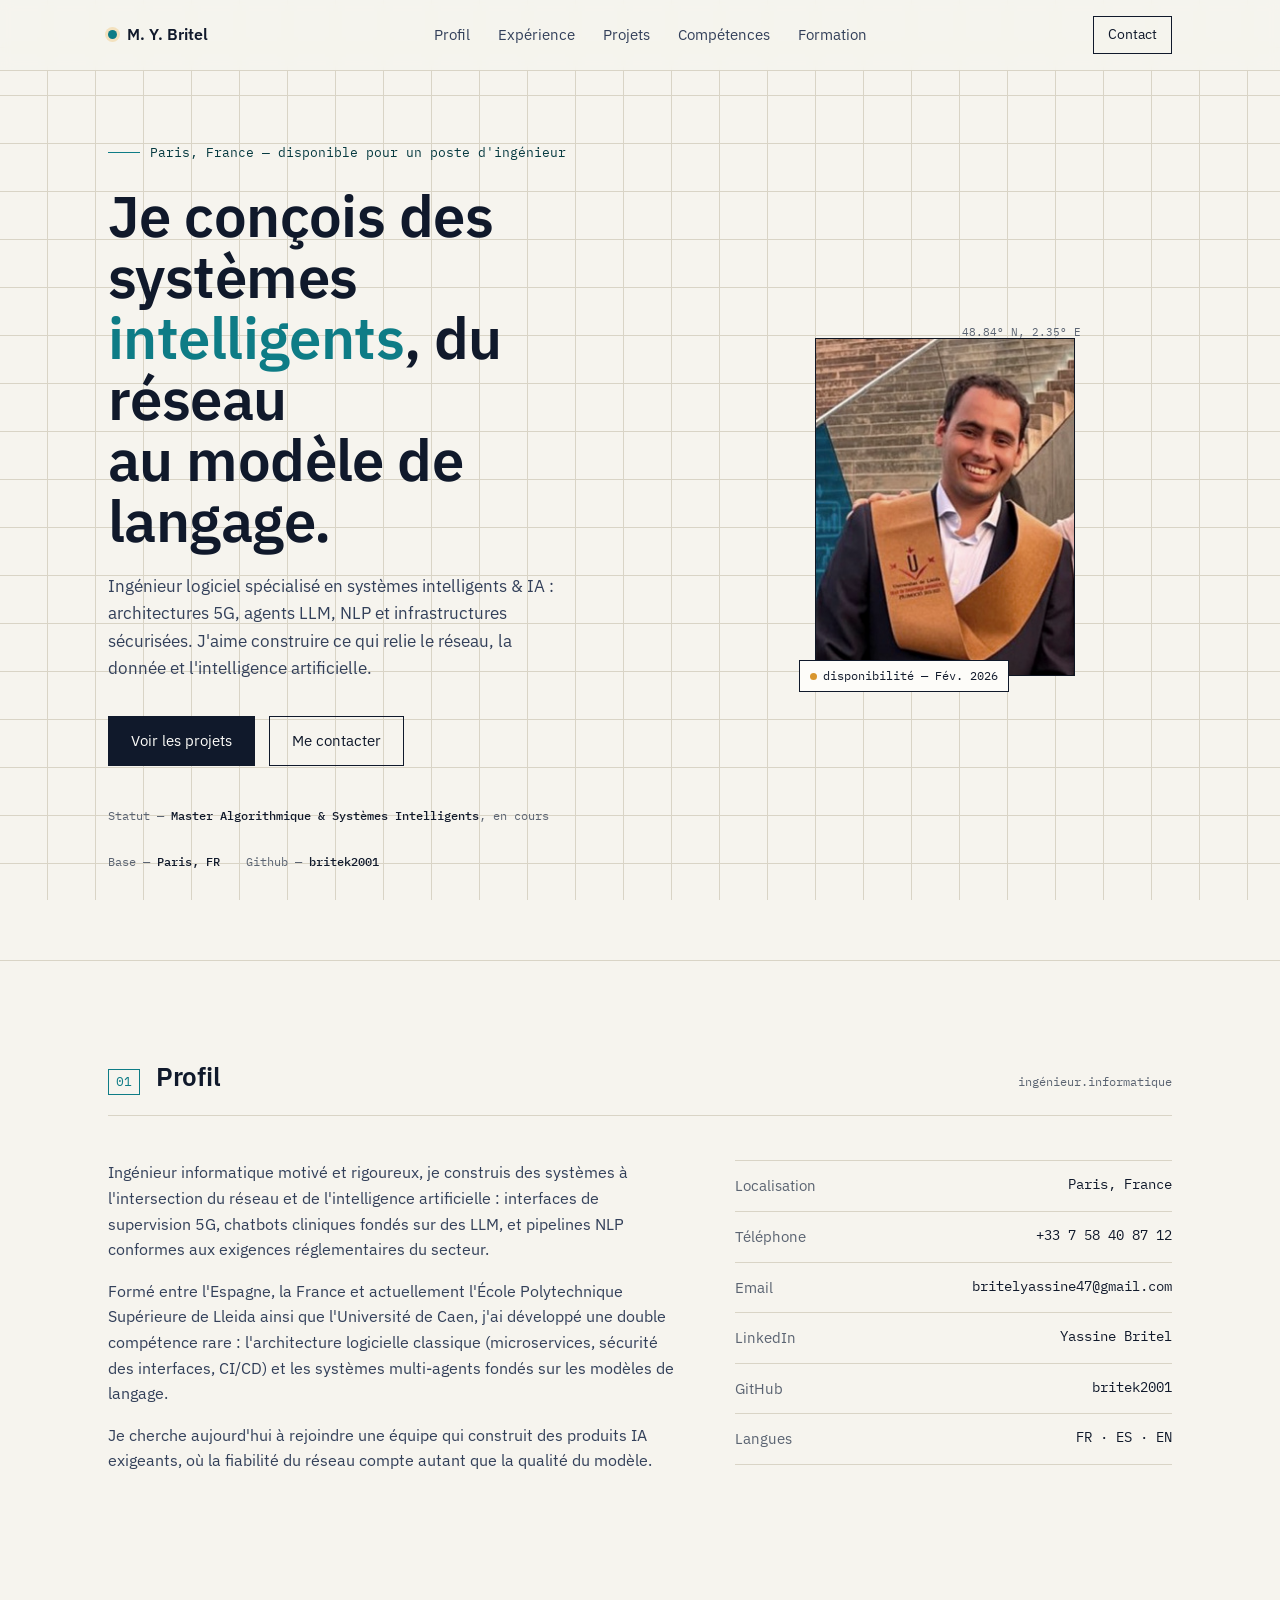
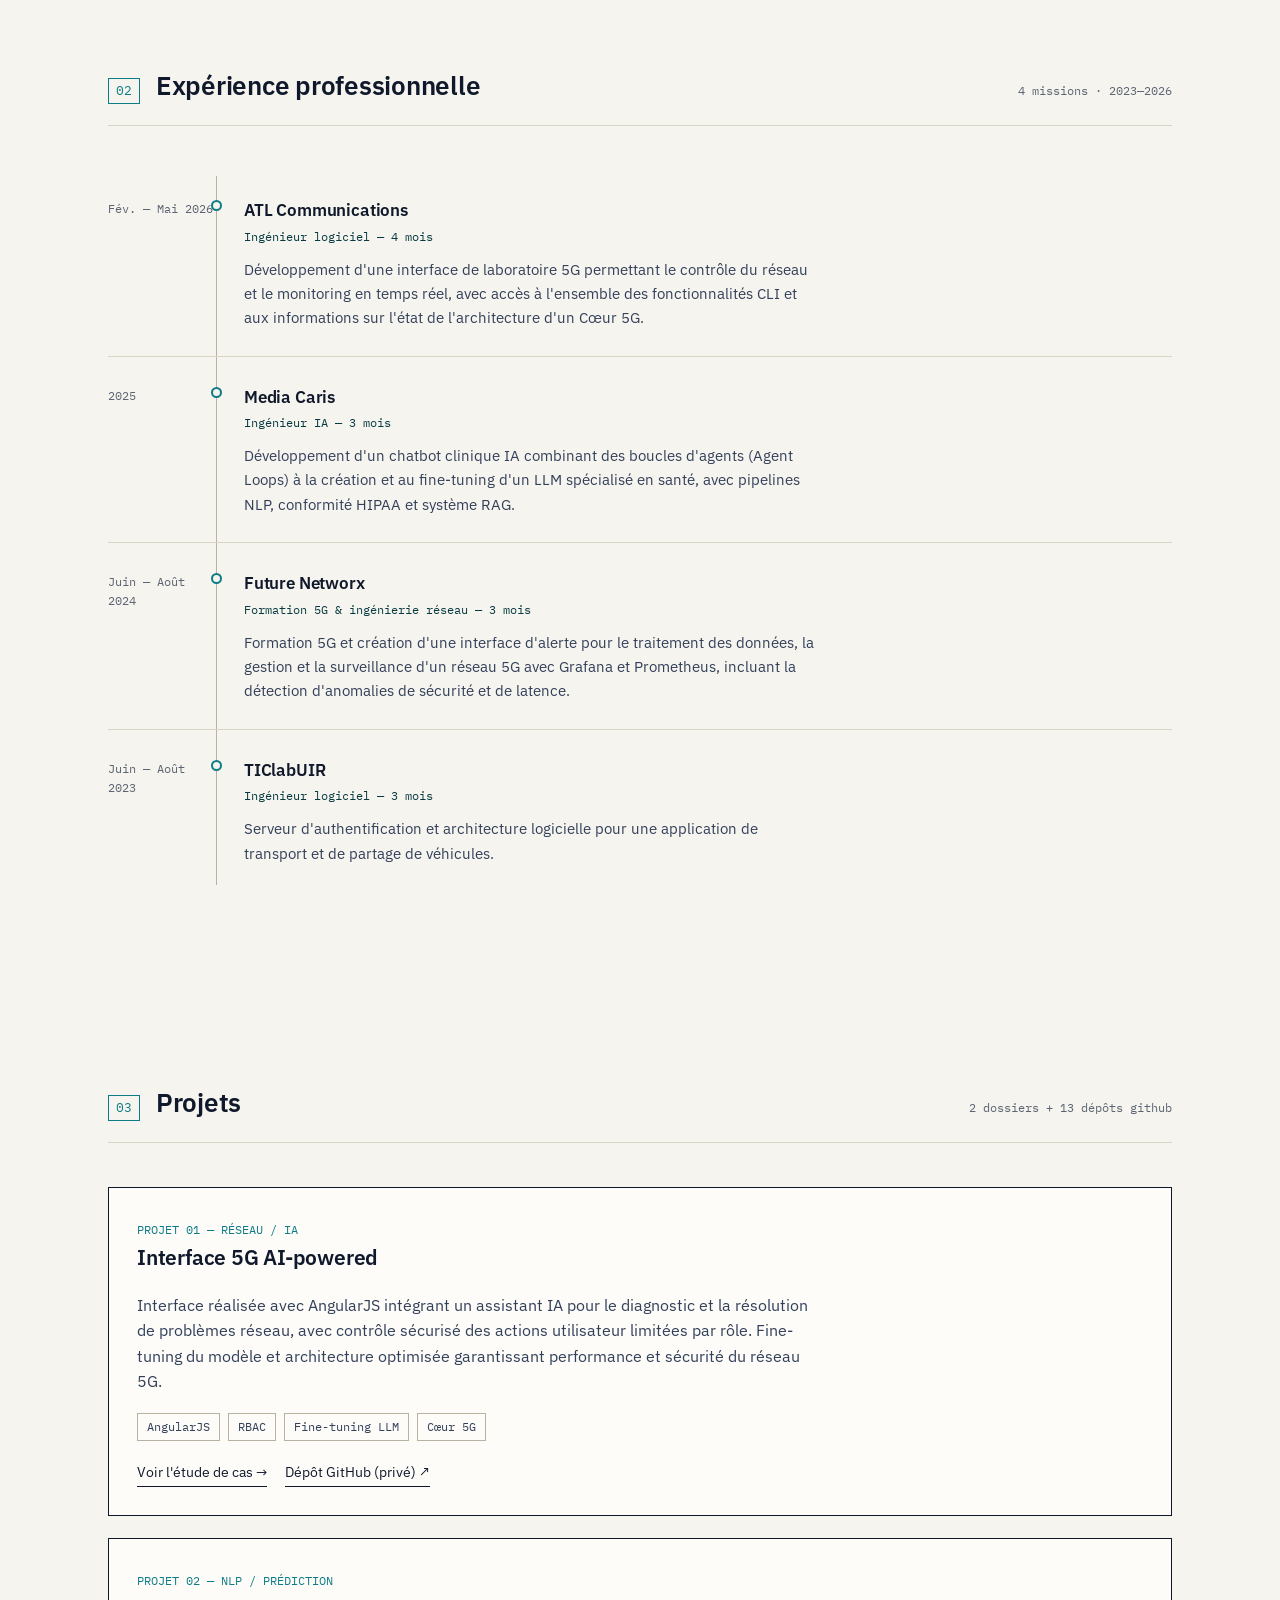
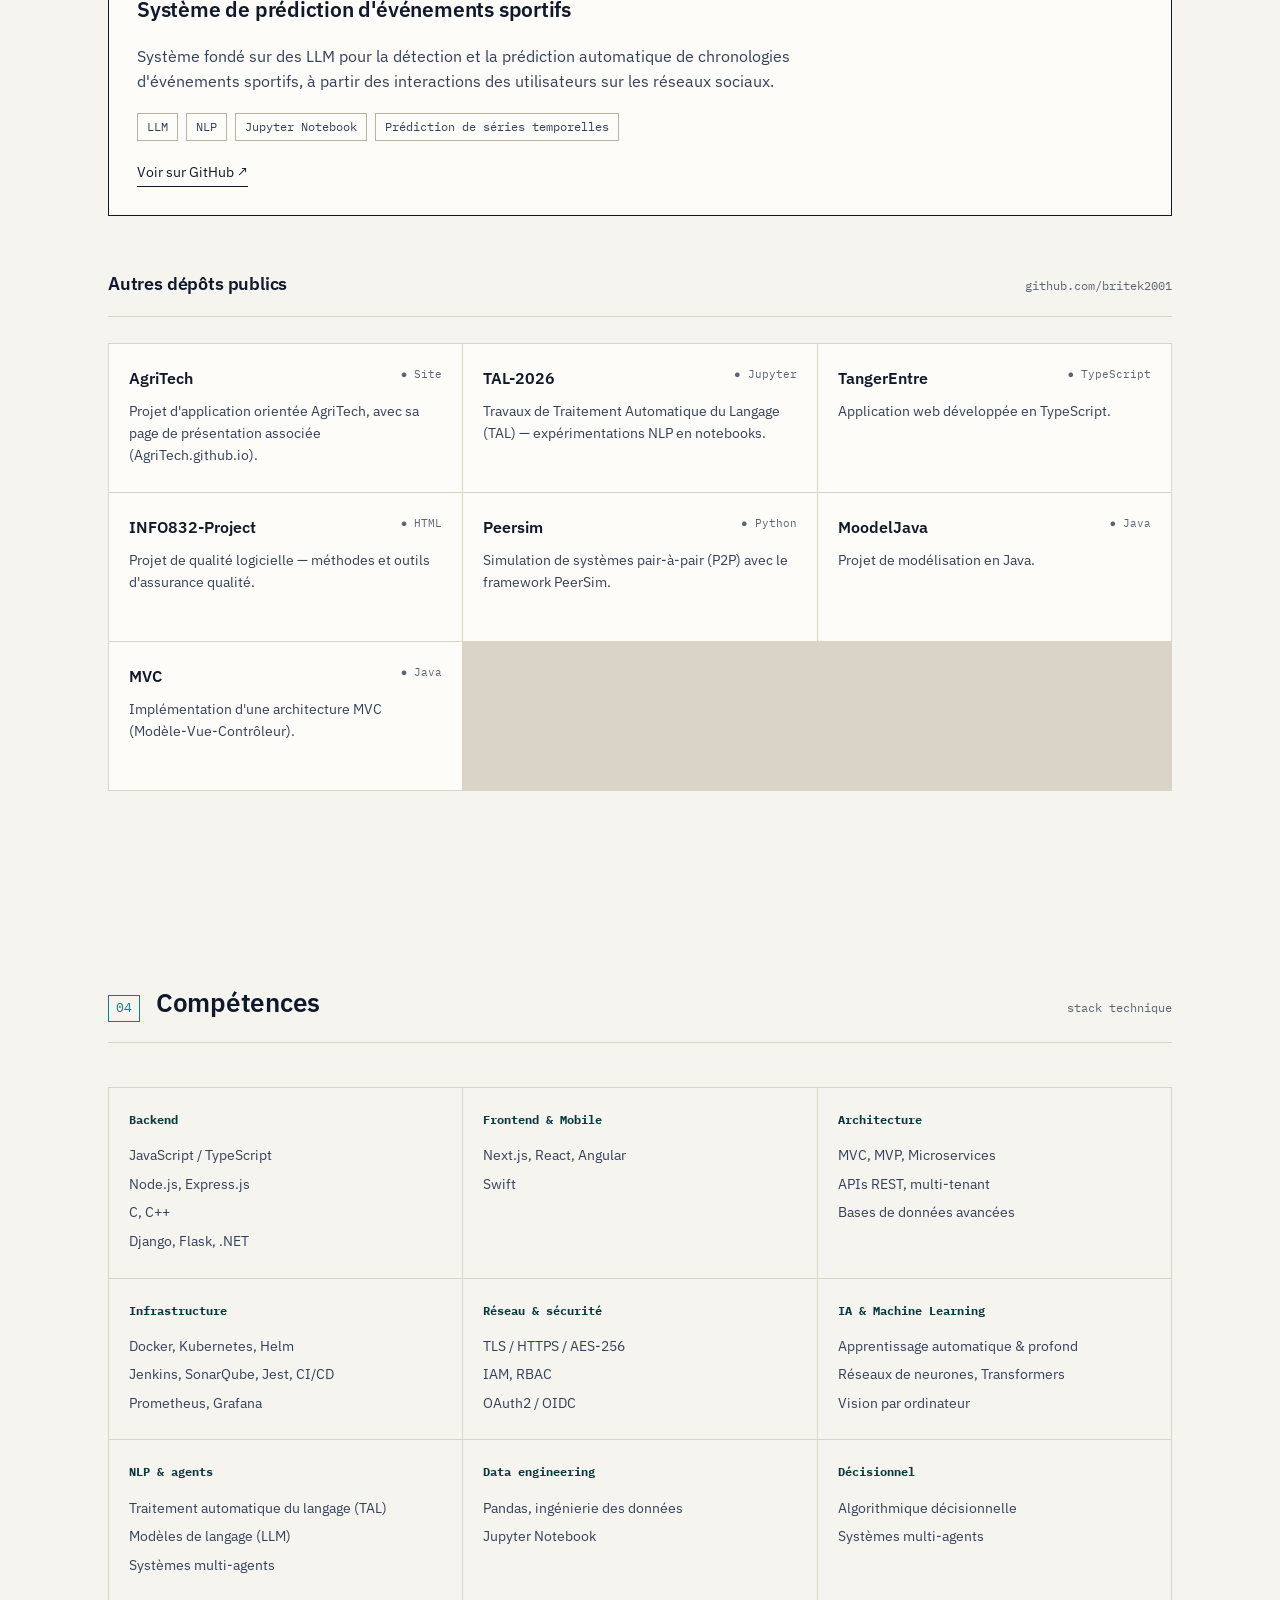
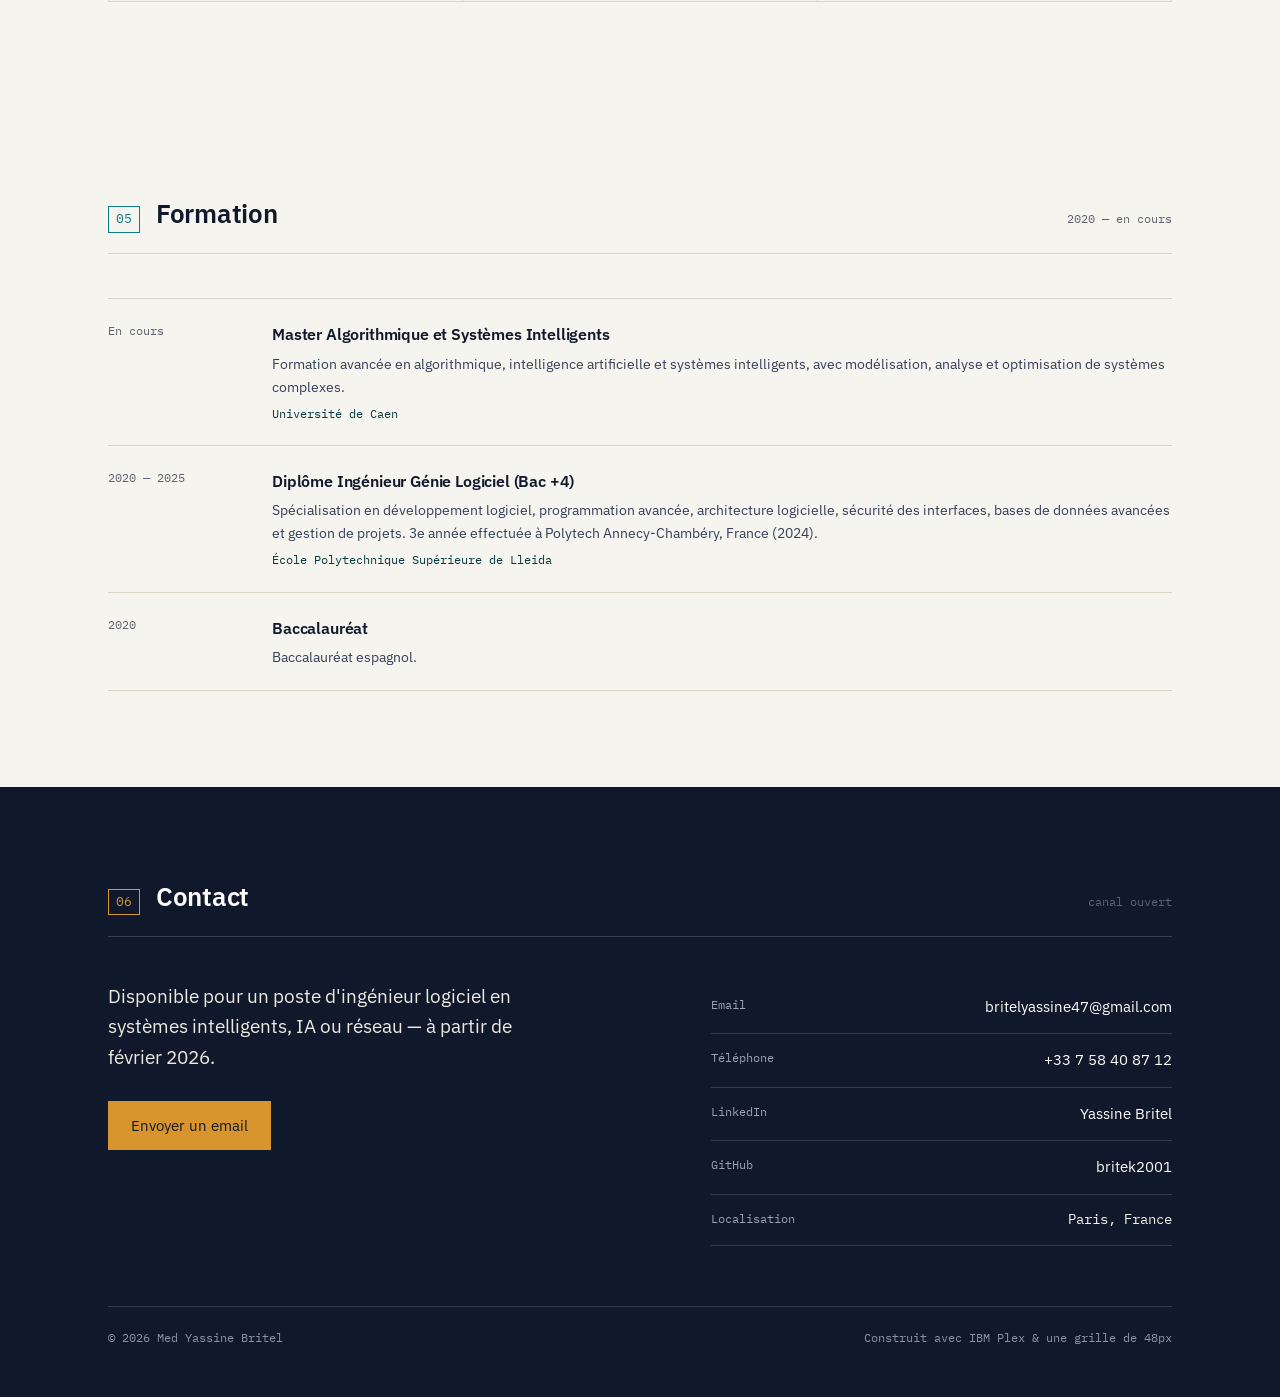
==== commit aa0b5839: "Update image source path in index.html" ====
--- a/index.html
+++ b/index.html
@@ -44,7 +44,7 @@
       <div class="hero-visual">
         <div class="portrait-frame">
           <span class="corner-coords">48.84° N, 2.35° E</span>
-          <img src="images/photo.jpg" alt="Portrait de Med Yassine Britel">
+          <img src="photo.jpg" alt="Portrait de Med Yassine Britel">
           <div class="portrait-tag"><span class="status"></span>disponibilité — Fév. 2026</div>
         </div>
       </div>
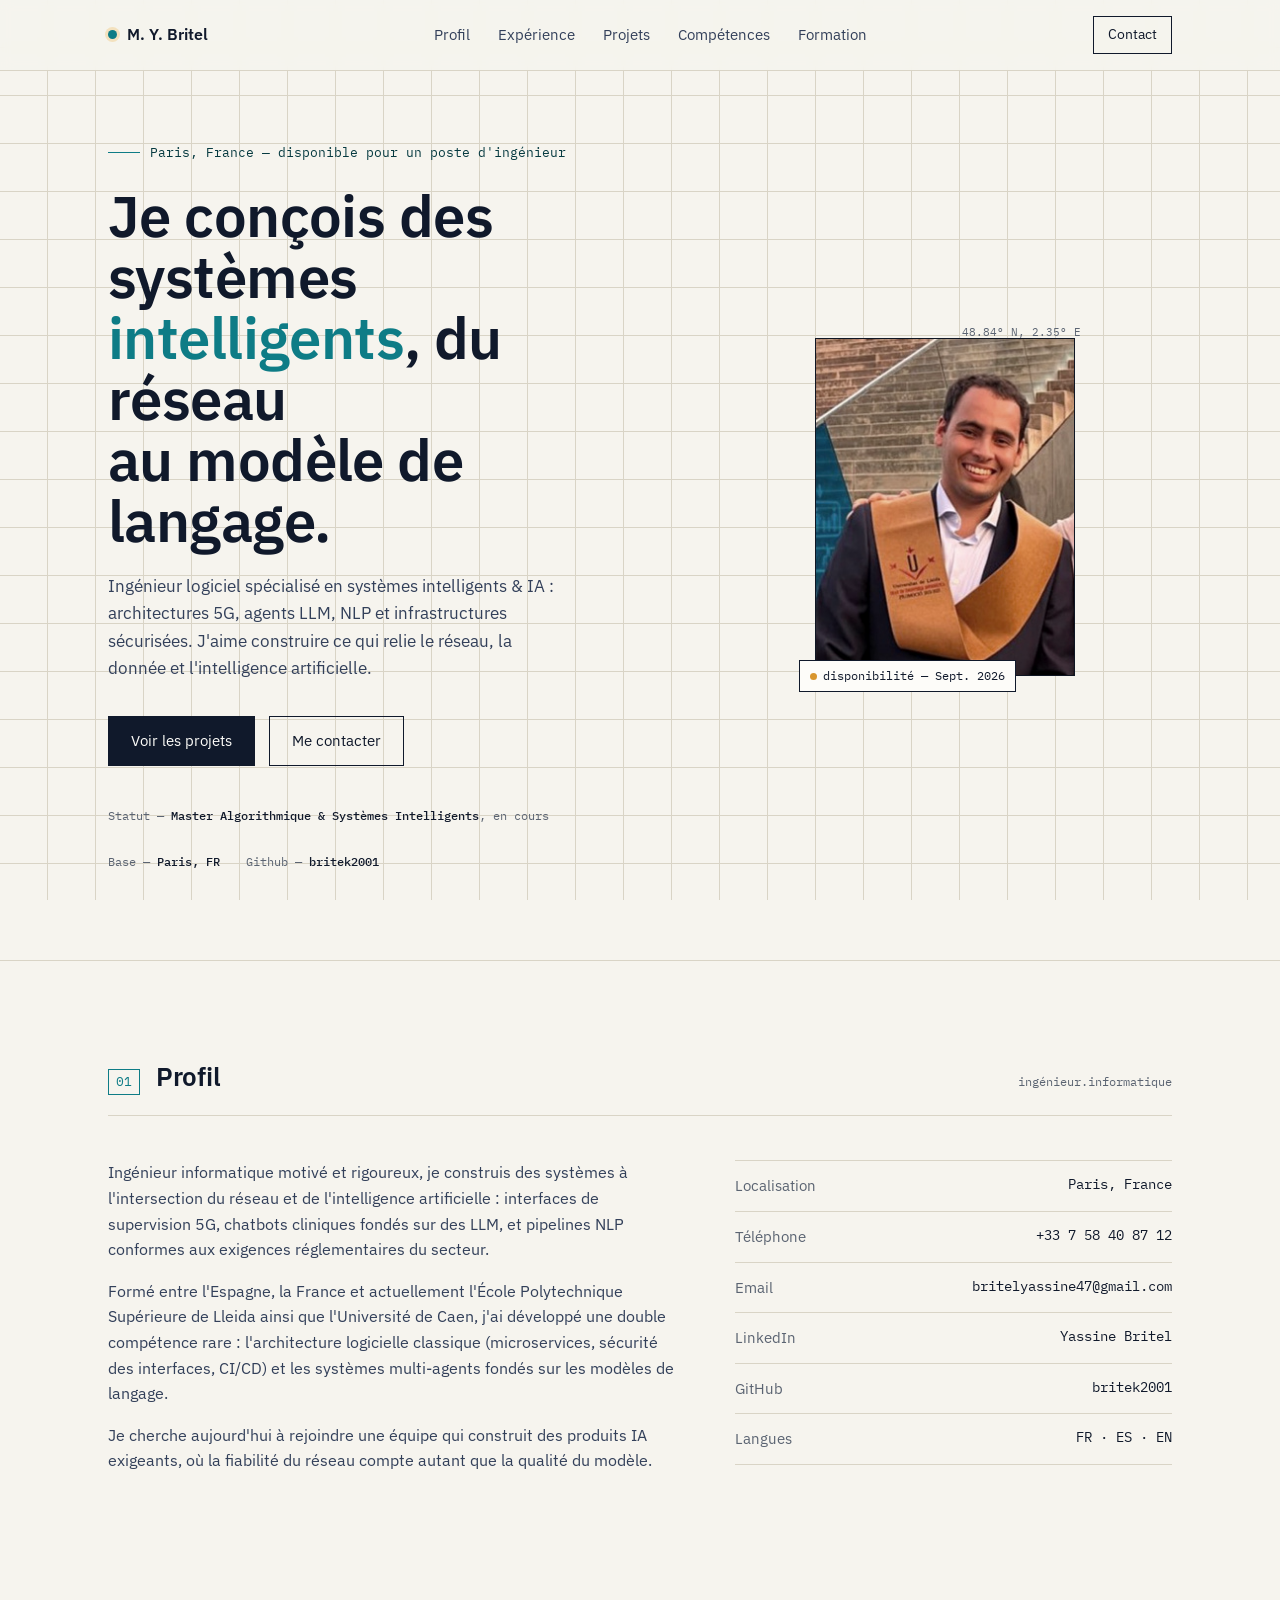
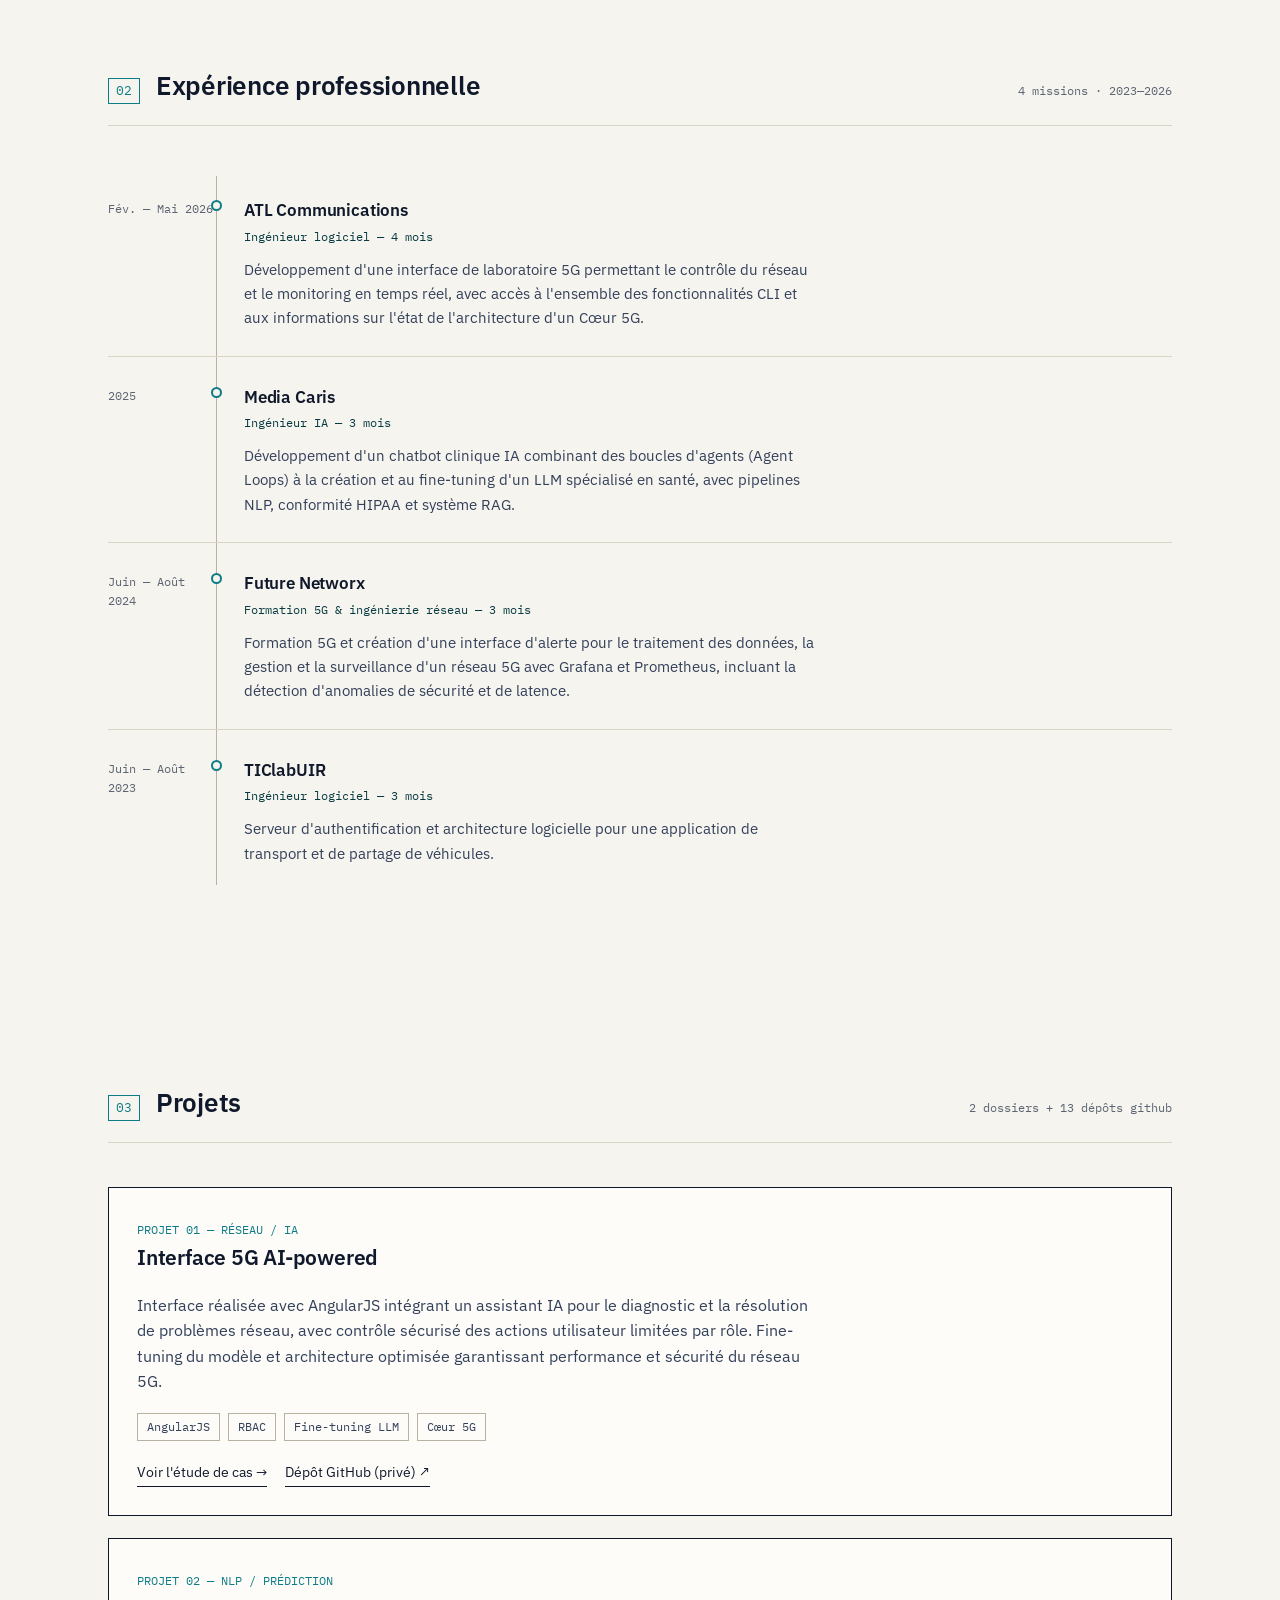
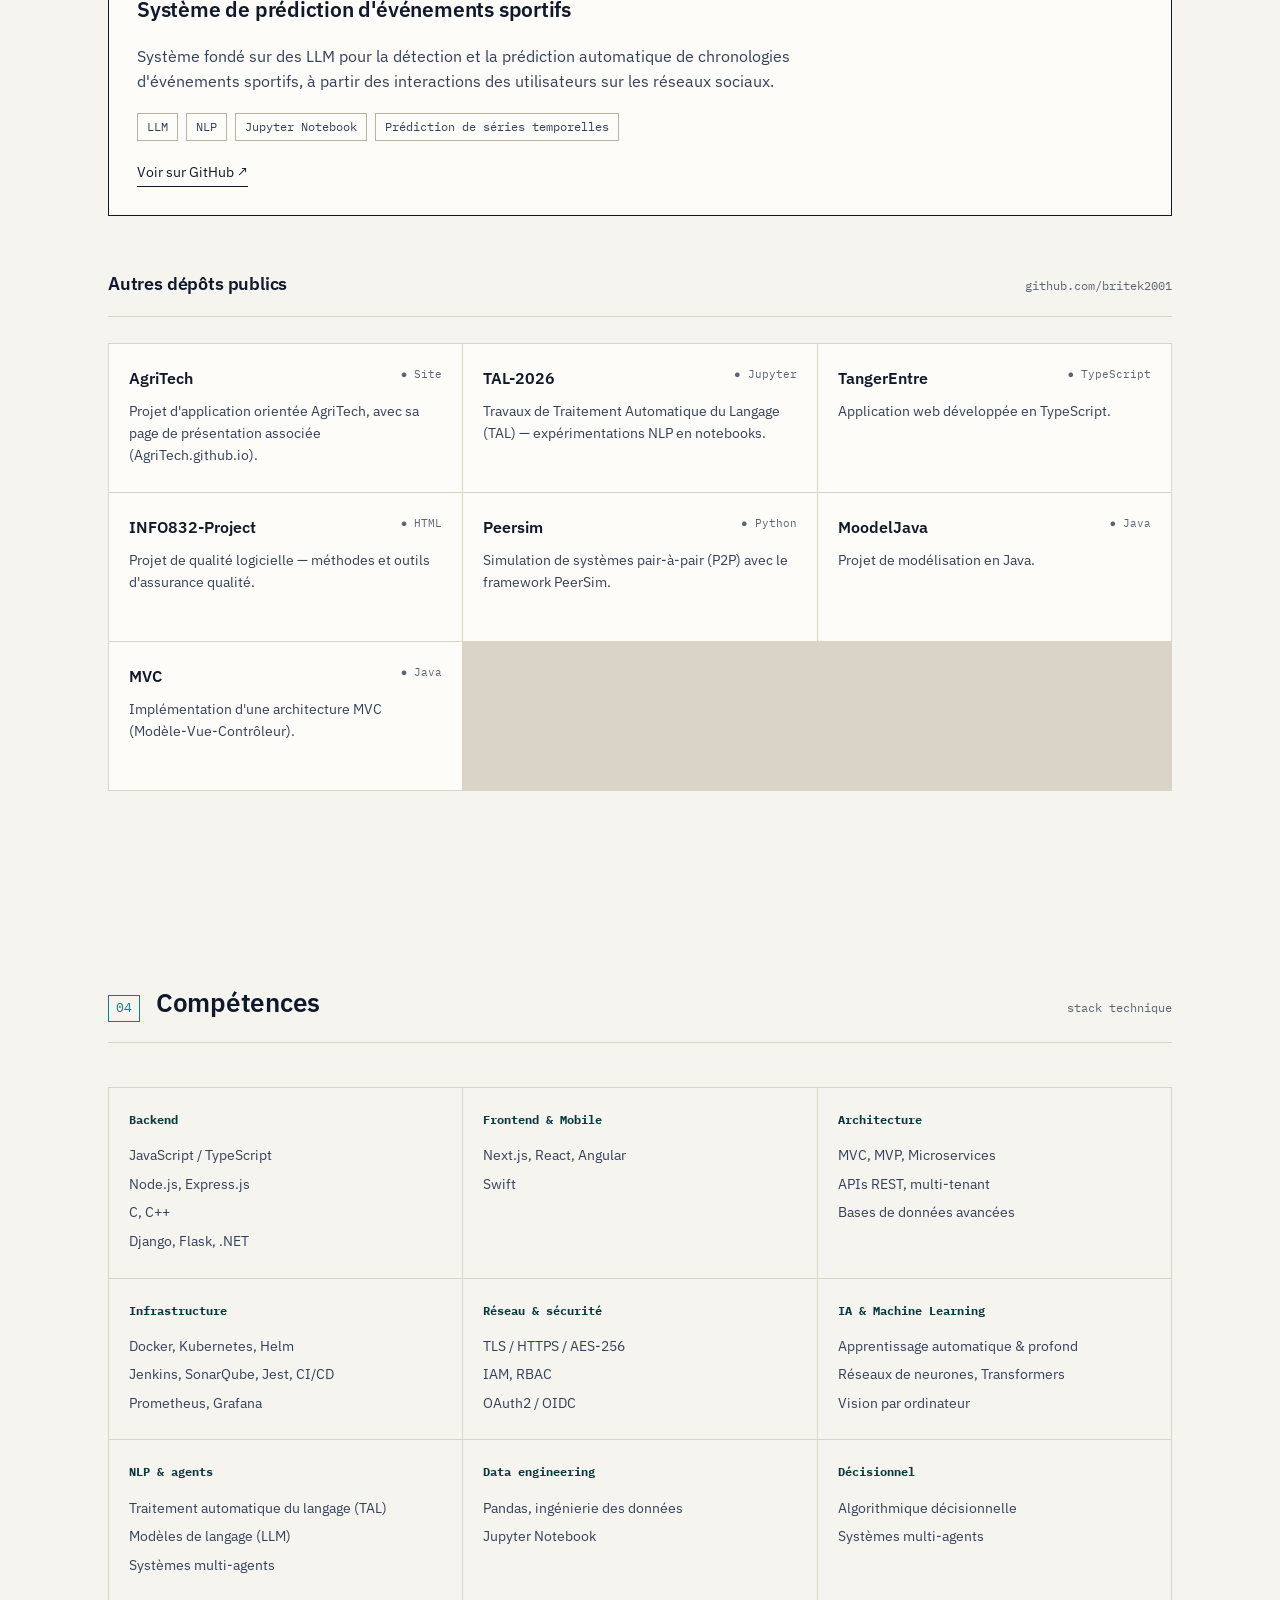
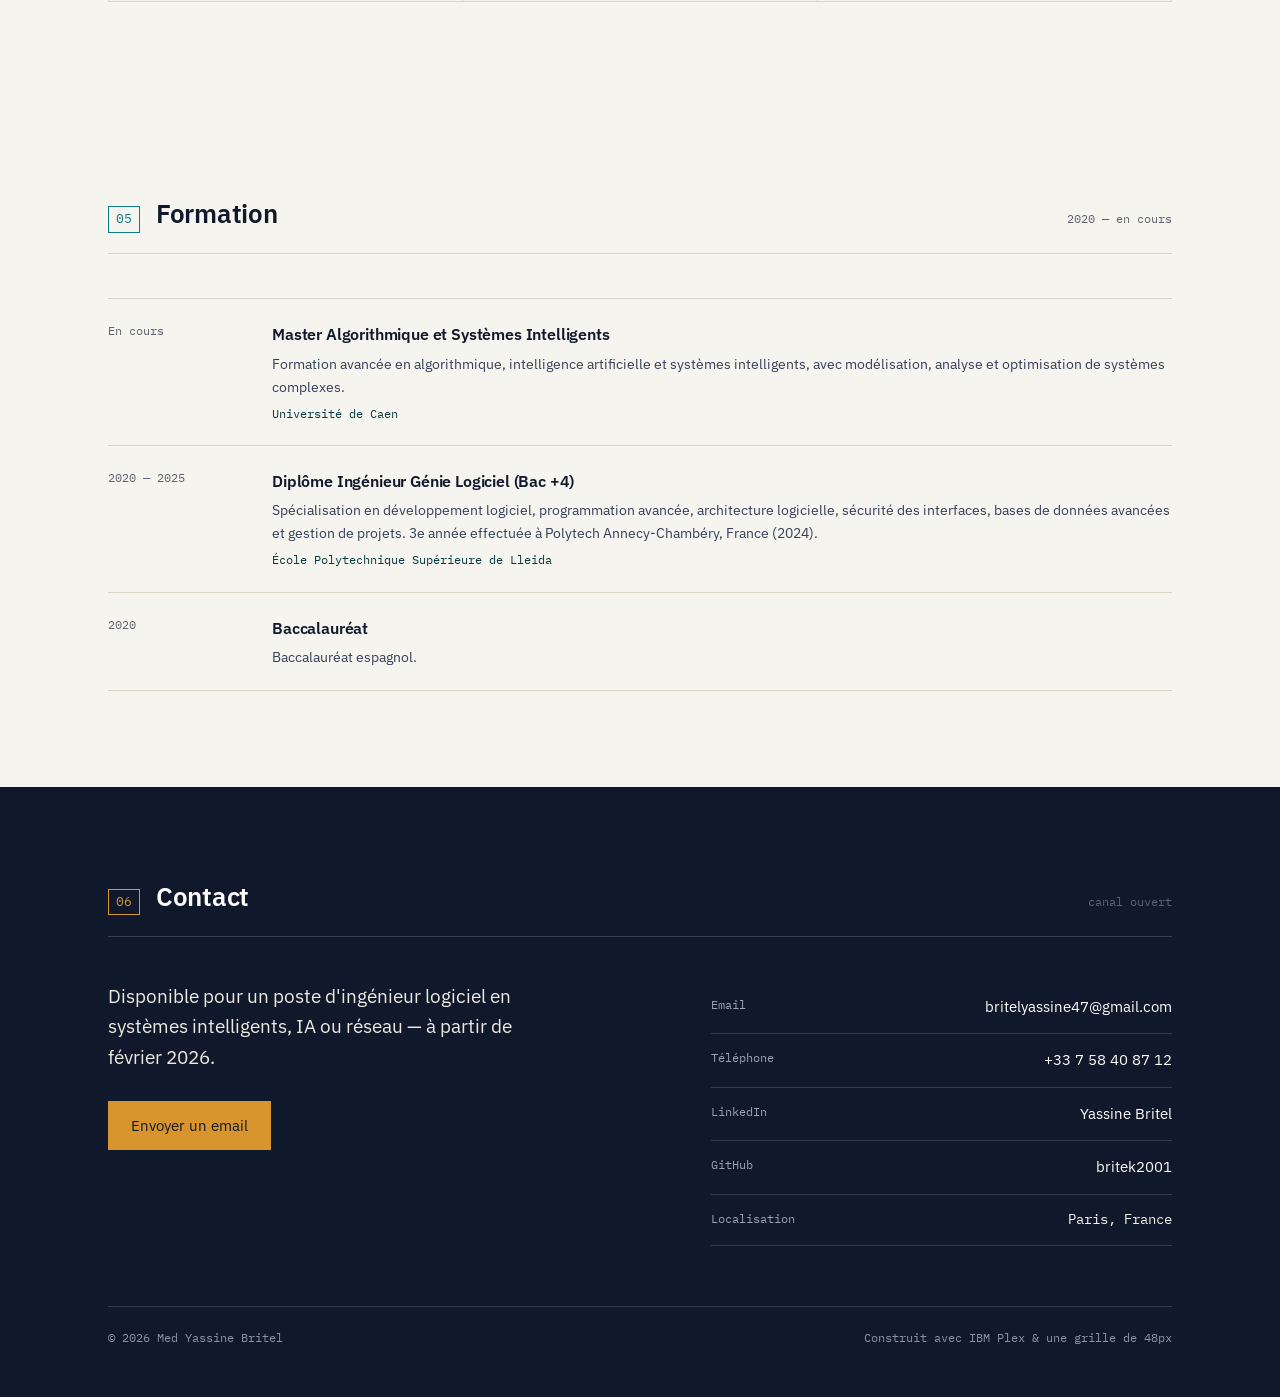
==== commit 0875ec43: "Update availability date in index.html" ====
--- a/index.html
+++ b/index.html
@@ -45,7 +45,7 @@
         <div class="portrait-frame">
           <span class="corner-coords">48.84° N, 2.35° E</span>
           <img src="photo.jpg" alt="Portrait de Med Yassine Britel">
-          <div class="portrait-tag"><span class="status"></span>disponibilité — Fév. 2026</div>
+          <div class="portrait-tag"><span class="status"></span>disponibilité — Sept. 2026</div>
         </div>
       </div>
     </div>
